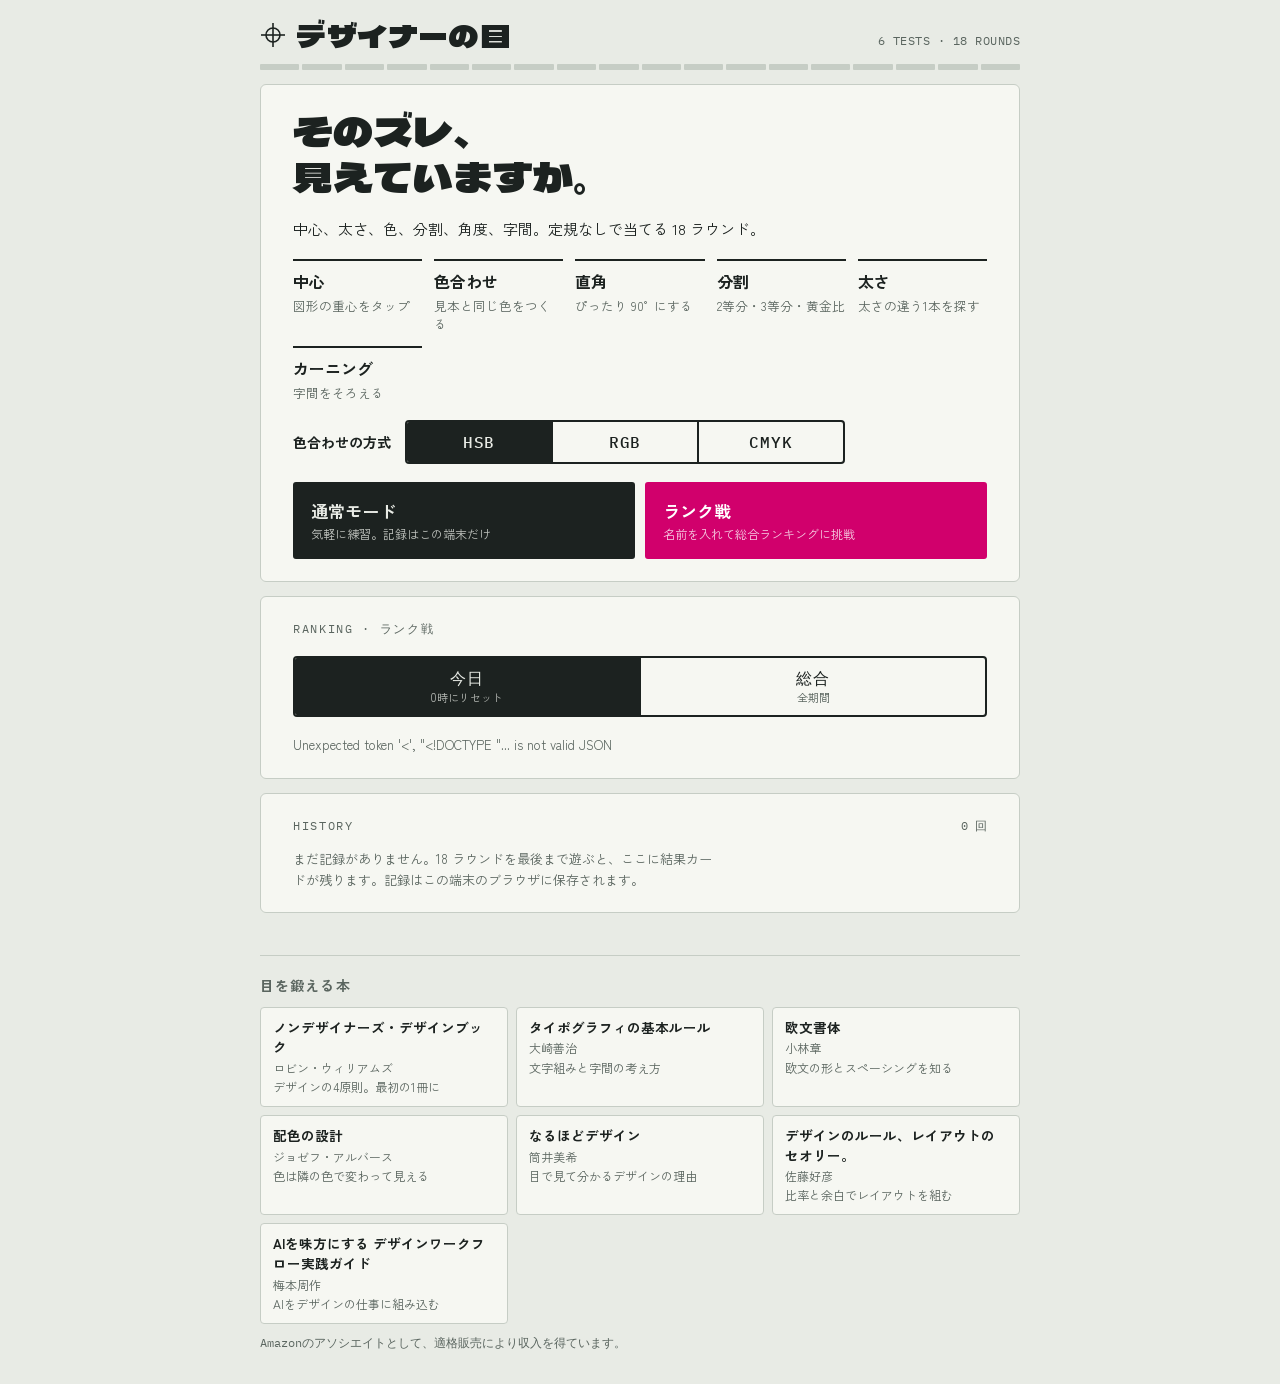
==== eye/index.html @ f0f8e0c9 "姉妹ゲームの案内を削除 Co-Authored-By: Claude Opus 5.5 <noreply@anthropic.com> Claude-Session: https://claude.a" ====
<!doctype html>
<html lang="ja">
<head>
<meta charset="utf-8">
<meta name="viewport" content="width=device-width,initial-scale=1,viewport-fit=cover">
<title>デザイナーの目</title>
<meta name="description" content="中心・太さ・色・分割・角度・カーニング。定規なしで当てる18ラウンド。ランク戦で全国のデザイナーと勝負。">
<meta property="og:title" content="デザイナーの目">
<meta property="og:description" content="定規なしで中心・太さ・色・分割・角度・カーニングを当てる18ラウンド。ランク戦で順位を競おう。">
<meta property="og:type" content="website">
<meta property="og:url" content="https://designers-game.vercel.app/eye/">
<meta property="og:image" content="https://designers-game.vercel.app/eye/og.png">
<meta name="twitter:card" content="summary_large_image">
<meta name="theme-color" content="#2d5a4b">
<link rel="icon" href="data:image/svg+xml,%3Csvg xmlns='http://www.w3.org/2000/svg' viewBox='0 0 26 26'%3E%3Crect width='26' height='26' fill='%232d5a4b'/%3E%3Cg stroke='%23f3f6f0' stroke-width='1.8' fill='none'%3E%3Ccircle cx='13' cy='13' r='7'/%3E%3Cline x1='13' y1='2' x2='13' y2='24'/%3E%3Cline x1='2' y1='13' x2='24' y2='13'/%3E%3C/g%3E%3C/svg%3E">
<style>:root{color-scheme:light;padding-top:env(safe-area-inset-top,0px);padding-bottom:env(safe-area-inset-bottom,0px)}body{margin:0}img{max-width:100%}</style>
<link rel="preconnect" href="https://fonts.googleapis.com">
<link rel="stylesheet" href="https://fonts.googleapis.com/css2?family=Dela+Gothic+One&family=Zen+Kaku+Gothic+New:wght@400;500;700&family=IBM+Plex+Mono:wght@400;500&family=Cormorant+Garamond:wght@700&display=swap">
<style>
/* Layout: one narrow column; a green cutting mat is the stage, CMYK process inks mark answers (magenta) and your marks (yellow). */
:root{
  --paper:#e8ebe5; --surface:#f6f7f2; --ink:#1c2220; --muted:#5a655f; --rule:#c6cdc5;
  --mat:#2d5a4b; --mat-line:#3c6c5c; --mat-major:#4d7f6e; --chalk:#f3f6f0;
  --magenta:#d1006c; --yellow:#f2c200; --sheet:#ffffff; --type:#111111; --pink:#ff8cc4;
  --f-display:"Dela Gothic One","Hiragino Sans","Yu Gothic",sans-serif;
  --f-body:"Zen Kaku Gothic New","Hiragino Sans","Yu Gothic",system-ui,sans-serif;
  --f-mono:"IBM Plex Mono",ui-monospace,Menlo,monospace;
}
@media (prefers-color-scheme: dark){:root:not([data-theme="light"]){
  --paper:#111514; --surface:#191f1d; --ink:#e7ebe6; --muted:#94a199; --rule:#2a3330;
  --mat:#1c3a30; --mat-line:#26483c; --mat-major:#335a4c; --chalk:#eef2ec;
  --magenta:#ff4aa0; --yellow:#ffd43c; --sheet:#0c0d0d; --type:#f4f4f2; --pink:#ff8cc4; color-scheme:dark}}
:root[data-theme="dark"]{
  --paper:#111514; --surface:#191f1d; --ink:#e7ebe6; --muted:#94a199; --rule:#2a3330;
  --mat:#1c3a30; --mat-line:#26483c; --mat-major:#335a4c; --chalk:#eef2ec;
  --magenta:#ff4aa0; --yellow:#ffd43c; --sheet:#0c0d0d; --type:#f4f4f2; --pink:#ff8cc4; color-scheme:dark}

html{-webkit-text-size-adjust:100%}
body{background:var(--paper);color:var(--ink);font-family:var(--f-body);font-size:15px;line-height:1.6;padding-inline:16px;padding-block:20px 32px;box-sizing:border-box}
*{box-sizing:border-box}
[hidden]{display:none!important}
.app{max-width:760px;margin:0 auto;display:flex;flex-direction:column;gap:14px}

header{display:flex;align-items:flex-end;justify-content:space-between;gap:12px;flex-wrap:wrap}
.mark{display:flex;align-items:center;gap:10px}
.reg{width:26px;height:26px;flex:none}
.reg circle,.reg line{stroke:var(--ink);fill:none;stroke-width:1.6}
h1{font-family:var(--f-display);font-weight:400;font-size:clamp(22px,5vw,30px);line-height:1;margin:0;letter-spacing:.02em}
.meta{font-family:var(--f-mono);font-size:12px;color:var(--muted);display:flex;gap:14px;font-variant-numeric:tabular-nums;letter-spacing:.04em}
.meta b{color:var(--ink);font-weight:500}

.ticks{display:grid;grid-template-columns:repeat(18,1fr);gap:3px}
.ticks i{height:6px;background:var(--rule);border-radius:1px;transition:background .3s}
.ticks i.now{background:var(--ink)}

.brief{display:flex;align-items:baseline;gap:12px;flex-wrap:wrap;min-height:28px}
.tag{font-family:var(--f-mono);font-size:11px;letter-spacing:.12em;text-transform:uppercase;padding:2px 8px;border:1px solid var(--ink);border-radius:2px}
.prompt{font-weight:700;font-size:17px;text-wrap:balance}

.matwrap{position:relative;border-radius:6px;overflow:hidden;background:var(--mat)}
svg#stage{display:block;width:100%;height:auto;touch-action:none;-webkit-touch-callout:none;user-select:none;-webkit-user-select:none;cursor:crosshair}
svg#stage:focus-visible{outline:3px solid var(--yellow);outline-offset:-3px}
.m-minor{stroke:var(--mat-line);stroke-width:1}
.m-major{stroke:var(--mat-major);stroke-width:1.2}
.m-num{fill:var(--mat-major);font:500 9px var(--f-mono)}
.shape{fill:none;stroke:var(--chalk);stroke-width:2.5;stroke-linejoin:round;stroke-linecap:round}
.shape-fill{fill:color-mix(in srgb,var(--chalk) 10%,transparent)}
.solid{fill:var(--chalk);stroke:none}
.glyph{fill:var(--chalk)}
.ghost{fill:none;stroke:var(--magenta);stroke-width:1.6}
.you{stroke:var(--yellow);stroke-width:2.5;fill:none;stroke-linecap:round}
.you-fill{fill:var(--yellow)}
.you-soft{fill:var(--yellow);opacity:.38}
.chalk-soft{fill:var(--chalk);opacity:.16}
.ans{stroke:var(--magenta);stroke-width:2.5;fill:none;stroke-linecap:round}
.ans-fill{fill:var(--magenta)}
.guide{stroke:var(--magenta);stroke-width:1.2;stroke-dasharray:5 5;fill:none;opacity:.9}
.bbox{stroke:var(--chalk);stroke-width:1;stroke-dasharray:3 4;fill:none;opacity:.6}
.lbl{font:500 12px var(--f-mono);fill:var(--chalk)}
.lbl-y{font:500 13px var(--f-mono);fill:var(--yellow)}
.lbl-m{font:600 13px var(--f-mono);fill:var(--pink)}
.paper .lbl-m{fill:var(--magenta)}
.halo{paint-order:stroke;stroke:var(--mat);stroke-width:5px;stroke-linejoin:round}
.cap{font:700 13px var(--f-body);fill:var(--chalk);letter-spacing:.08em}

.timer{display:grid;grid-template-columns:1fr 4.5em;gap:12px;align-items:center;font-family:var(--f-mono);font-variant-numeric:tabular-nums}
.tbar{height:8px;background:var(--rule);border-radius:4px;overflow:hidden}
.tbar i{display:block;height:100%;background:var(--ink);transform-origin:left;width:100%}
.timer span{text-align:right;font-size:15px;font-weight:500}
.timer.low .tbar i{background:var(--magenta)}
.timer.low span{color:var(--magenta);animation:pulse .5s ease-in-out infinite alternate}
@keyframes pulse{to{opacity:.35}}
.matwrap.low{box-shadow:0 0 0 3px var(--magenta)}
.matwrap.paper{background:var(--sheet);border:1px solid var(--rule)}
.paper svg#stage{cursor:ew-resize;touch-action:pan-y}
.tap svg#stage{touch-action:pan-y}
.paper .glyph{fill:var(--type)}
.paper .lbl{fill:var(--muted)}
.paper .halo{stroke:var(--sheet)}
.k-move{stroke:var(--type)} .k-fixed{stroke:var(--muted)}

.controls{display:flex;flex-direction:column;gap:10px;min-height:28px}
.sl{display:grid;grid-template-columns:22px 1fr 44px;align-items:center;gap:12px;font-family:var(--f-mono);font-size:13px;font-variant-numeric:tabular-nums}
.sl{padding:2px 8px;border-radius:6px;border:1.5px solid transparent}
.sl.on{border-color:var(--magenta);background:var(--surface)}
.sl span:last-child{text-align:right;color:var(--muted)}
input[type=range]{width:100%;height:28px;-webkit-appearance:none;appearance:none;background:transparent;margin:0}
input[type=range]::-webkit-slider-runnable-track{height:10px;border-radius:5px;background:var(--track,var(--rule))}
input[type=range]::-moz-range-track{height:10px;border-radius:5px;background:var(--track,var(--rule))}
input[type=range]::-webkit-slider-thumb{-webkit-appearance:none;width:22px;height:22px;margin-top:-6px;border-radius:50%;background:var(--surface);border:2px solid var(--ink);box-shadow:0 1px 3px rgba(0,0,0,.25)}
input[type=range]::-moz-range-thumb{width:18px;height:18px;border-radius:50%;background:var(--surface);border:2px solid var(--ink)}
input[type=range]:focus-visible{outline:2px solid var(--magenta);outline-offset:2px;border-radius:6px}
.hint{color:var(--muted);font-size:13px;margin:0}
.padrow{display:flex;flex-direction:column;gap:10px;align-items:center}
.dpad{flex:none;width:clamp(190px,60vw,250px);aspect-ratio:1;max-width:100%;touch-action:none;user-select:none;-webkit-user-select:none;cursor:pointer}
.dpad svg{width:100%;height:100%;display:block}
.pc-only{display:none}
@media (hover:hover) and (pointer:fine){
  .dpad{display:none}
  .touch-row{display:none}
  .sl.on{border-color:transparent;background:none}
  .pc-only{display:inline}.touch-only{display:none}
  .matwrap{max-width:max(320px,calc((100vh - 300px) * 1.5));margin-inline:auto;width:100%}
}
.touch-row .dpad{width:clamp(120px,36vw,160px)}
.touch-row.four .dpad{width:clamp(104px,30vw,132px)}
.touch-row.four .hint{display:none}
.touch-row.four .hint{display:none}
.dp-ring{fill:var(--surface);stroke:var(--rule);stroke-width:1.5}
.b0{stop-color:#fbfcf9}.b1{stop-color:#c9d2cb}.b2{stop-color:#7f8f86}
.dp-dots circle{fill:#2d5a4b;opacity:.28}
.dp-shine{fill:#fff;opacity:.55}
.dpad.on .dp-ring{stroke:var(--magenta);stroke-width:2.5}
.padside{display:flex;flex-wrap:wrap;justify-content:center;gap:8px;min-width:0;width:100%;text-align:center}
.padside .hint{flex-basis:100%;max-width:34em;margin-inline:auto}
.padside .pad{display:inline-block}
.padside > button + button{margin-top:0}
button.pad{min-height:46px;padding:8px 12px;background:var(--surface);color:var(--ink);border:1.5px solid var(--rule);font:500 15px var(--f-body);letter-spacing:0}
button.pad.sw{border-color:var(--ink)}
button,.btn{touch-action:manipulation;-webkit-tap-highlight-color:transparent}
@media (pointer:coarse){
  input[type=range]{height:36px}
  input[type=range]::-webkit-slider-runnable-track{height:10px;border-radius:5px}
  input[type=range]::-webkit-slider-thumb{width:26px;height:26px;margin-top:-8px}
  input[type=range]::-moz-range-thumb{width:24px;height:24px}
}
@media (max-width:640px){
  body{padding-bottom:calc(96px + env(safe-area-inset-bottom,0px))}
  .bar{position:fixed;left:0;right:0;bottom:0;z-index:5;background:var(--paper);border-top:1px solid var(--rule);padding:10px 16px calc(10px + env(safe-area-inset-bottom,0px));flex-wrap:nowrap}
  .bar .actions{flex-wrap:nowrap;margin-left:auto}
  .bar .big{font-size:34px}
  .bar .detail{font-size:11px}
  #act{min-width:116px;min-height:52px}
  #back{padding:12px 12px;font-size:13px}
  .prompt{font-size:16px}
  .timer span{font-size:14px}
}

.bar{display:flex;align-items:center;justify-content:space-between;gap:12px;flex-wrap:wrap}
.result{display:flex;align-items:baseline;gap:12px;min-width:0}
.big{font-family:var(--f-display);font-size:44px;line-height:1;font-variant-numeric:tabular-nums}
.verdict{font-weight:700}
.detail{font-family:var(--f-mono);font-size:12px;color:var(--muted)}
button{font:700 15px var(--f-body);padding:12px 24px;border-radius:3px;border:2px solid var(--ink);background:var(--ink);color:var(--paper);cursor:pointer;letter-spacing:.06em;transition:transform .08s}
button:active,.btn:active{transform:translateY(1px)}
.btn{display:inline-block;font:700 15px var(--f-body);padding:10px 22px;border-radius:3px;border:2px solid var(--ink);text-decoration:none;letter-spacing:.06em}
.btn.ghost{background:transparent;color:var(--ink)}
.btn:focus-visible{outline:3px solid var(--magenta);outline-offset:2px}
#hist{gap:14px}
.hhead{display:flex;justify-content:space-between;align-items:baseline;gap:10px}
.spark{width:100%;height:auto;display:block}
.sp-grid{stroke:var(--rule);stroke-width:1}
.sp-line{fill:none;stroke:var(--magenta);stroke-width:2;stroke-linejoin:round}
.sp-dot{fill:var(--magenta)} .sp-last{fill:var(--surface);stroke:var(--magenta);stroke-width:2.5}
.thumbs{display:grid;grid-template-columns:repeat(auto-fill,minmax(128px,1fr));gap:12px 10px}
.thumb{display:flex;flex-direction:column;gap:6px;padding:0;background:none;border:none;color:var(--ink);text-align:left;font:400 13px var(--f-body);letter-spacing:0;cursor:pointer}
.thumb img{width:100%;aspect-ratio:1200/630;border-radius:4px;background:var(--mat);display:block}
.thumb b{font-family:var(--f-display);font-weight:400;font-size:18px}
.thumb small{color:var(--muted);font-family:var(--f-mono);font-size:11px}
.thumb:focus-visible{outline:3px solid var(--magenta);outline-offset:2px}
.viewer{position:fixed;inset:0;z-index:20;background:rgba(10,14,12,.72);display:flex;align-items:center;justify-content:center;padding:16px}
.vbox{background:var(--surface);border-radius:8px;padding:14px;width:min(760px,100%);display:flex;flex-direction:column;gap:12px}
.vbox img{width:100%;border-radius:4px;display:block}
.xpost{display:block;text-align:center;padding:14px 16px;font-size:16px;background:var(--ink);color:var(--paper)}
.subrow{display:grid;grid-template-columns:1fr 1fr;gap:10px}
.subrow button{padding:12px 6px;font-size:14px;letter-spacing:0;white-space:nowrap}
.steps{list-style:none;margin:0;padding:0;display:grid;grid-template-columns:repeat(3,1fr);gap:10px}
.steps li{display:flex;flex-direction:column;gap:6px;min-width:0}
.steps .sn{font:500 12px var(--f-mono);color:var(--muted);letter-spacing:.1em}
.steps button,.steps .btn{width:100%;text-align:center;padding:12px 4px;font-size:clamp(12.5px,3.4vw,14px);letter-spacing:0;white-space:nowrap;min-height:48px;flex:1;display:flex;align-items:center;justify-content:center}
.steps .btn{background:var(--ink);color:var(--paper)}
.share img{width:100%;max-width:100%;aspect-ratio:1200/630;border-radius:4px;background:var(--mat);display:block}
button:disabled{opacity:.35;cursor:not-allowed}
button.ghost{background:transparent;color:var(--ink)}
button:focus-visible{outline:3px solid var(--magenta);outline-offset:2px}

.panel{background:var(--surface);border:1px solid var(--rule);border-radius:6px;padding:22px clamp(16px,4vw,32px);display:flex;flex-direction:column;gap:18px}
.cpick{display:flex;align-items:center;gap:14px;flex-wrap:wrap}
.cpl{font-weight:700;font-size:14px}
.seg{display:flex;width:100%;max-width:440px;border:2px solid var(--ink);border-radius:4px;overflow:hidden}
.segb{display:flex;flex-direction:column;align-items:center;gap:0;padding:10px 12px;border:0;border-radius:0;background:transparent;color:var(--ink);font:400 13px var(--f-body);letter-spacing:0;flex:1;min-width:0;text-align:center}
.segb + .segb{border-left:2px solid var(--ink)}
.segb b{font:500 16px var(--f-mono);letter-spacing:.06em}
.segb small{font-size:11px;color:var(--muted);line-height:1.35}
.segb[aria-pressed="true"]{background:var(--ink);color:var(--paper)}
.segb[aria-pressed="true"] small{color:var(--paper);opacity:.75}
.books{margin-top:28px;padding-top:18px;border-top:1px solid var(--rule);display:flex;flex-direction:column;gap:10px}
.rec{display:flex;flex-direction:column;gap:8px}
.rec ul{list-style:none;margin:0;padding:0;display:grid;grid-template-columns:repeat(auto-fill,minmax(220px,1fr));gap:8px}
.rec a{display:flex;flex-direction:column;gap:1px;padding:10px 12px;border:1.5px solid var(--magenta);border-radius:4px;background:var(--paper);color:var(--ink);text-decoration:none}
.rec a:focus-visible{outline:3px solid var(--magenta);outline-offset:2px}
.rec b{font-size:14px;line-height:1.45}.rec span,.rec small{font-size:12px;color:var(--muted);line-height:1.5}
.books h2{font-size:14px;margin:0;letter-spacing:.08em;color:var(--muted)}
.books ul{list-style:none;margin:0;padding:0;display:grid;grid-template-columns:repeat(auto-fill,minmax(220px,1fr));gap:8px}
.books a{display:flex;flex-direction:column;gap:1px;padding:10px 12px;border:1px solid var(--rule);border-radius:4px;background:var(--surface);color:var(--ink);text-decoration:none;min-height:100%}
.books a:hover{border-color:var(--ink)}
.books a:focus-visible{outline:3px solid var(--magenta);outline-offset:2px}
.books b{font-size:13.5px;line-height:1.45}
.books span{font-size:12px;color:var(--muted)}
.books small{font-size:12px;color:var(--muted);line-height:1.5}
.books .note{font-size:11.5px;color:var(--muted);margin:0}
@media (max-width:640px){.books{margin-bottom:8px}}
.panel h2{font-family:var(--f-display);font-weight:400;font-size:clamp(26px,6vw,40px);line-height:1.15;margin:0;text-wrap:balance}
.panel p{margin:0;max-width:60ch}
.modes{display:grid;grid-template-columns:repeat(auto-fit,minmax(128px,1fr));gap:12px}
.mode{border-top:2px solid var(--ink);padding-top:8px;display:flex;flex-direction:column;gap:2px}
.mode b{font-size:16px}
.mode small{color:var(--muted);font-size:12.5px;line-height:1.5}
.mode code{font-family:var(--f-mono);font-size:11px;color:var(--magenta)}
.rank{font-family:var(--f-mono);font-size:12px;letter-spacing:.14em;color:var(--muted);text-transform:uppercase}
.rows{display:flex;flex-direction:column;gap:8px}
.row{display:grid;grid-template-columns:5.5em 1fr 3em;gap:12px;align-items:center;font-variant-numeric:tabular-nums}
.row .track{height:12px;background:var(--rule);border-radius:2px;overflow:hidden}
.row .fill{height:100%;background:var(--magenta)}
.row span:last-child{font-family:var(--f-mono);text-align:right}
.actions{display:flex;gap:10px;flex-wrap:wrap;align-items:center}
.note{font-family:var(--f-mono);font-size:12px;color:var(--muted)}

#main{display:flex;flex-direction:column;gap:14px}
.playmodes{display:grid;grid-template-columns:1fr 1fr;gap:10px}
.pm{display:flex;flex-direction:column;align-items:flex-start;gap:2px;text-align:left;padding:14px 16px;letter-spacing:0;min-width:0}
.pm b{font-size:17px}
.pm small{font:400 12px var(--f-body);opacity:.8;line-height:1.45}
.pm.ranked{background:var(--magenta);border-color:var(--magenta);color:#fff}
@media (max-width:420px){.playmodes{grid-template-columns:1fr}}
.rk-tag{color:var(--magenta)!important;font-weight:500}
.rklist{list-style:none;margin:0;padding:0;display:flex;flex-direction:column}
.rklist li{display:grid;grid-template-columns:2.6em 1fr auto;align-items:center;gap:10px;padding:8px 4px;border-bottom:1px solid var(--rule);font-variant-numeric:tabular-nums}
.rklist li:nth-child(-n+3) .rk-n{color:var(--magenta)}
.rklist li.me{background:color-mix(in srgb,var(--yellow) 22%,transparent)}
.rk-n{font:400 18px var(--f-display);text-align:right}
.rk-name{font-weight:700;min-width:0;overflow:hidden;text-overflow:ellipsis;white-space:nowrap}
.kind{max-width:none}
.handle span[hidden]+input{padding-left:14px}
.rk-who{display:flex;align-items:baseline;gap:10px;min-width:0;line-height:1.3}
.rk-who > a,.rk-who > .rk-name{min-width:0;overflow:hidden;text-overflow:ellipsis;white-space:nowrap}
.rk-title{flex:none;font:700 17px var(--f-body);letter-spacing:.08em;color:var(--muted);line-height:1.2}
.rklist li.top .rk-n{width:2.1em;height:2.1em;display:grid;place-items:center;border-radius:50%;font-size:15px;margin-left:auto;color:#2a2008!important;box-shadow:inset 0 0 0 2px rgba(0,0,0,.15)}
.rklist li.top1 .rk-n{background:linear-gradient(135deg,#fff3b0,#e2b53a 50%,#9a6f12)}
.rklist li.top2 .rk-n{background:linear-gradient(135deg,#ffffff,#c3cad2 50%,#6f7a86)}
.rklist li.top3 .rk-n{background:linear-gradient(135deg,#ffd9b5,#c47a3d 50%,#7a431b)}
.rklist li.top1 .rk-title{color:#8a6410}.rklist li.top2 .rk-title{color:#5d6670}.rklist li.top3 .rk-title{color:#8a4a1c}
.metal-text{background:linear-gradient(160deg,var(--m1),var(--m2) 55%,var(--m1));-webkit-background-clip:text;background-clip:text;color:transparent;font-family:var(--f-body);font-weight:700;font-size:1.5em;letter-spacing:.06em;filter:drop-shadow(0 1px 0 rgba(255,255,255,.6)) drop-shadow(0 3px 3px rgba(0,0,0,.3))}
.earned{display:flex;align-items:center;gap:16px;padding:16px 18px;border-radius:8px;background:var(--mat);color:#f3f6f0;border:3px solid var(--m1)}
.earned-medal{flex:none;width:72px;height:72px;border-radius:50%;display:grid;place-items:center;font:400 38px var(--f-display);color:#2a2008;background:linear-gradient(135deg,var(--m0),var(--m1) 50%,var(--m2));box-shadow:0 4px 10px rgba(0,0,0,.35),inset 0 0 0 4px rgba(255,255,255,.35)}
.earned small{display:block;font-size:12px;font-weight:700;letter-spacing:.12em;opacity:.85}
.earned-jp{display:block;font:700 clamp(38px,10vw,52px)/1.15 var(--f-body);letter-spacing:.08em;background:linear-gradient(135deg,var(--m0),var(--m1) 45%,var(--m0) 55%,var(--m2));-webkit-background-clip:text;background-clip:text;color:transparent}
.earned-en{display:block;font:500 12px var(--f-mono);letter-spacing:.2em;opacity:.8}
.rk-earned{display:inline-block;margin-top:2px;padding:4px 12px;border-radius:99px;font-weight:700;color:#2a2008;background:linear-gradient(135deg,#fff3b0,#e2b53a 50%,#9a6f12)}
.rklist a{color:var(--ink);text-decoration:none;font-weight:700;min-width:0;overflow:hidden;text-overflow:ellipsis;white-space:nowrap}
.rk-s{font:500 16px var(--f-mono)}
#rkMore{margin-top:12px;width:100%}
.linkbtn{background:none;border:0;padding:0 0 0 6px;color:var(--muted);text-decoration:underline;font:inherit;letter-spacing:0;cursor:pointer}
.rkform{display:flex;flex-direction:column;gap:10px}
.handle{display:flex;align-items:center;border:2px solid var(--ink);border-radius:4px;background:var(--paper)}
.handle span{padding:0 4px 0 12px;font:500 18px var(--f-mono);color:var(--muted)}
.handle input{flex:1;min-width:0;border:0;background:transparent;color:var(--ink);font:500 18px var(--f-mono);padding:12px 12px 12px 0;outline:none}
.handle:focus-within{outline:3px solid var(--magenta);outline-offset:2px}
.agree{display:flex;gap:10px;align-items:flex-start;font-size:14px;line-height:1.5}
.agree input{width:20px;height:20px;margin:1px 0 0;flex:none;accent-color:var(--magenta)}
.rk-err{color:var(--magenta);font-weight:700;margin:0;min-height:1em}
.rk-big{display:flex;align-items:baseline;gap:8px}
.rk-big span:last-child{font-weight:700}
.rk-two{display:flex;gap:28px;flex-wrap:wrap}
.rk-two small{font-size:12px;color:var(--muted);font-weight:700;letter-spacing:.1em}
.rktabs{max-width:none}
@media (prefers-reduced-motion: reduce){*{transition:none!important;animation:none!important}}
</style>
</head>
<body>


<div class="app">
  <header>
    <div class="mark">
      <svg class="reg" viewBox="0 0 26 26" aria-hidden="true"><circle cx="13" cy="13" r="7"/><line x1="13" y1="1" x2="13" y2="25"/><line x1="1" y1="13" x2="25" y2="13"/></svg>
      <h1>デザイナーの目</h1>
    </div>
    <div class="meta" id="meta"></div>
  </header>
  <div class="ticks" id="ticks"></div>
  <main id="main"></main>
  <footer class="books" aria-labelledby="booksH">
    <h2 id="booksH">目を鍛える本</h2>
    <ul><li><a href="https://www.amazon.co.jp/s?k=%E3%83%8E%E3%83%B3%E3%83%87%E3%82%B6%E3%82%A4%E3%83%8A%E3%83%BC%E3%82%BA%E3%83%BB%E3%83%87%E3%82%B6%E3%82%A4%E3%83%B3%E3%83%96%E3%83%83%E3%82%AF%20%E3%83%AD%E3%83%93%E3%83%B3%E3%83%BB%E3%82%A6%E3%82%A3%E3%83%AA%E3%82%A2%E3%83%A0%E3%82%BA&amp;tag=timing-22" target="_blank" rel="sponsored noopener"><b>ノンデザイナーズ・デザインブック</b><span>ロビン・ウィリアムズ</span><small>デザインの4原則。最初の1冊に</small></a></li><li><a href="https://www.amazon.co.jp/s?k=%E3%82%BF%E3%82%A4%E3%83%9D%E3%82%B0%E3%83%A9%E3%83%95%E3%82%A3%E3%81%AE%E5%9F%BA%E6%9C%AC%E3%83%AB%E3%83%BC%E3%83%AB%20%E5%A4%A7%E5%B4%8E%E5%96%84%E6%B2%BB&amp;tag=timing-22" target="_blank" rel="sponsored noopener"><b>タイポグラフィの基本ルール</b><span>大崎善治</span><small>文字組みと字間の考え方</small></a></li><li><a href="https://www.amazon.co.jp/s?k=%E6%AC%A7%E6%96%87%E6%9B%B8%E4%BD%93%20%E5%B0%8F%E6%9E%97%E7%AB%A0&amp;tag=timing-22" target="_blank" rel="sponsored noopener"><b>欧文書体</b><span>小林章</span><small>欧文の形とスペーシングを知る</small></a></li><li><a href="https://www.amazon.co.jp/s?k=%E9%85%8D%E8%89%B2%E3%81%AE%E8%A8%AD%E8%A8%88%20%E3%82%B8%E3%83%A7%E3%82%BC%E3%83%95%E3%83%BB%E3%82%A2%E3%83%AB%E3%83%90%E3%83%BC%E3%82%B9&amp;tag=timing-22" target="_blank" rel="sponsored noopener"><b>配色の設計</b><span>ジョゼフ・アルバース</span><small>色は隣の色で変わって見える</small></a></li><li><a href="https://www.amazon.co.jp/s?k=%E3%81%AA%E3%82%8B%E3%81%BB%E3%81%A9%E3%83%87%E3%82%B6%E3%82%A4%E3%83%B3%20%E7%AD%92%E4%BA%95%E7%BE%8E%E5%B8%8C&amp;tag=timing-22" target="_blank" rel="sponsored noopener"><b>なるほどデザイン</b><span>筒井美希</span><small>目で見て分かるデザインの理由</small></a></li><li><a href="https://www.amazon.co.jp/s?k=%E3%83%87%E3%82%B6%E3%82%A4%E3%83%B3%E3%81%AE%E3%83%AB%E3%83%BC%E3%83%AB%E3%80%81%E3%83%AC%E3%82%A4%E3%82%A2%E3%82%A6%E3%83%88%E3%81%AE%E3%82%BB%E3%82%AA%E3%83%AA%E3%83%BC%E3%80%82%20%E4%BD%90%E8%97%A4%E5%A5%BD%E5%BD%A6&amp;tag=timing-22" target="_blank" rel="sponsored noopener"><b>デザインのルール、レイアウトのセオリー。</b><span>佐藤好彦</span><small>比率と余白でレイアウトを組む</small></a></li><li><a href="https://www.amazon.co.jp/s?k=AI%E3%82%92%E5%91%B3%E6%96%B9%E3%81%AB%E3%81%99%E3%82%8B%20%E3%83%87%E3%82%B6%E3%82%A4%E3%83%B3%E3%83%AF%E3%83%BC%E3%82%AF%E3%83%95%E3%83%AD%E3%83%BC%E5%AE%9F%E8%B7%B5%E3%82%AC%E3%82%A4%E3%83%89%20%E6%A2%85%E6%9C%AC%E5%91%A8%E4%BD%9C&amp;tag=timing-22" target="_blank" rel="sponsored noopener"><b>AIを味方にする デザインワークフロー実践ガイド</b><span>梅本周作</span><small>AIをデザインの仕事に組み込む</small></a></li></ul>
    <p class="note">Amazonのアソシエイトとして、適格販売により収入を得ています。</p>
  </footer>
</div>

<script>
const MODES={
  center:{name:"中心",en:"Center",limit:12},
  color:{name:"色合わせ",en:"Color",limit:30},
  angle:{name:"直角",en:"Angle",limit:12},
  divide:{name:"分割",en:"Divide",limit:15},
  weight:{name:"太さ",en:"Weight",limit:10},
  kern:{name:"カーニング",en:"Kerning",limit:30}
};
const ORDER=["center","weight","color","divide","angle","kern"];
const ROUNDS=18, PHI=0.6180339887, GA=137.5078;
let S={phase:"intro",seed:0,round:0,scores:[],user:null,hsb:null,left:null,sel:1};
let P=null;

function rng(seed){let a=seed>>>0;return()=>{a|=0;a=a+0x6D2B79F5|0;let t=Math.imul(a^a>>>15,1|a);t=t+Math.imul(t^t>>>7,61|t)^t;return((t^t>>>14)>>>0)/4294967296}}
const lerp=(r,a,b)=>a+(b-a)*r();
const pick=(r,arr)=>arr[Math.floor(r()*arr.length)];
const shuffle=(r,arr)=>{arr=[...arr];for(let i=arr.length-1;i>0;i--){const j=Math.floor(r()*(i+1));[arr[i],arr[j]]=[arr[j],arr[i]]}return arr};
const clamp=(v,a,b)=>Math.max(a,Math.min(b,v));
const nearest=(u,c)=>Math.abs(u-c[0])<Math.abs(u-c[1])?c[0]:c[1];
const $=id=>document.getElementById(id);
const fmt=(n,d=1)=>Number(n).toFixed(d);
const rad=d=>d*Math.PI/180, deg=r=>r*180/Math.PI;
const angDiff=(a,b)=>((a-b)%360+540)%360-180;
let best=null; try{best=JSON.parse(localStorage.getItem("de-best-v3"))}catch(e){}

const CV=document.createElement("canvas"), CX=CV.getContext("2d",{willReadFrequently:true});
const fontsReady=(async()=>{try{await Promise.race([Promise.all([
  document.fonts.load('700 100px "Cormorant Garamond"',"AVOWKLY"),
  document.fonts.load('700 100px "Zen Kaku Gothic New"',"カフェハートストアデザインメニューロゴタイプアトリエ")]),
  new Promise(r=>setTimeout(r,2500))])}catch(e){}})();

/* ---------- color math ---------- */
function hsv2rgb(h,s,v){s/=100;v/=100;const f=n=>{const k=(n+h/60)%6;return v-v*s*Math.max(0,Math.min(k,4-k,1))};return[f(5),f(3),f(1)].map(x=>Math.round(x*255))}
function rgb2lab([r,g,b]){
  const l=c=>{c/=255;return c>.04045?Math.pow((c+.055)/1.055,2.4):c/12.92};
  r=l(r);g=l(g);b=l(b);
  let x=(r*.4124+g*.3576+b*.1805)/.95047,y=r*.2126+g*.7152+b*.0722,z=(r*.0193+g*.1192+b*.9505)/1.08883;
  const f=t=>t>.008856?Math.cbrt(t):7.787*t+16/116;
  x=f(x);y=f(y);z=f(z);return[116*y-16,500*(x-y),200*(y-z)];
}
const css=([r,g,b])=>`rgb(${r},${g},${b})`;
function rgb2hsv([r,g,b]){r/=255;g/=255;b/=255;const mx=Math.max(r,g,b),mn=Math.min(r,g,b),d=mx-mn;let h=0;
  if(d){h=mx===r?((g-b)/d)%6:mx===g?(b-r)/d+2:(r-g)/d+4;h*=60;if(h<0)h+=360}return[Math.round(h)%360,Math.round(mx?d/mx*100:0),Math.round(mx*100)]}
const cmyk2rgb=([c,m,y,k])=>[c,m,y].map(v=>Math.round(255*(1-v/100)*(1-k/100)));
function rgb2cmyk([r,g,b]){r/=255;g/=255;b/=255;const k=1-Math.max(r,g,b);if(k>=1)return[0,0,0,100];
  return[(1-r-k)/(1-k),(1-g-k)/(1-k),(1-b-k)/(1-k),k].map(v=>Math.round(v*100))}
const CMODELS={
  hsb:{name:"HSB",sub:"色相・彩度・明るさ",keys:["H","S","B"],max:[360,100,100],toRGB:v=>hsv2rgb(...v),fromRGB:rgb2hsv},
  rgb:{name:"RGB",sub:"画面の光の3色",keys:["R","G","B"],max:[255,255,255],toRGB:v=>v.map(x=>Math.round(x)),fromRGB:v=>[...v]},
  cmyk:{name:"CMYK",sub:"印刷のインク",keys:["C","M","Y","K"],max:[100,100,100,100],toRGB:cmyk2rgb,fromRGB:rgb2cmyk}
};
let CMODE="hsb";try{const m=localStorage.getItem("de-cmode");if(CMODELS[m])CMODE=m}catch(e){}
const CM=()=>CMODELS[S.cmode]||CMODELS[CMODE];
const fmtCol=(M,v)=>M.keys.map((k,i)=>k+v[i]).join(" ");

/* ---------- center: shapes (local box about -50..50) ---------- */
const circ=(cx,cy,r)=>`M${cx-r},${cy} a${r},${r} 0 1,0 ${2*r},0 a${r},${r} 0 1,0 ${-2*r},0Z`;
const ngon=(n,r0,r1,rot=0)=>{let s="";for(let i=0;i<n*(r1?2:1);i++){const a=rad(rot-90+i*360/(n*(r1?2:1))),r=r1&&i%2?r1:r0;s+=(i?"L":"M")+fmt(r*Math.cos(a),2)+","+fmt(r*Math.sin(a),2)}return s+"Z"};
const SHAPES={
  0:[
    {id:"circle",name:"円",d:()=>circ(0,0,50)},
    {id:"ellipse",name:"楕円",d:r=>{const ry=lerp(r,22,34);return`M-50,0 a50,${ry} 0 1,0 100,0 a50,${ry} 0 1,0 -100,0Z`}},
    {id:"poly",name:"正多角形",d:r=>ngon(Math.floor(lerp(r,5,9)),50)},
  ],
  1:[
    {id:"star",name:"星形",d:r=>ngon(Math.floor(lerp(r,5,8)),50,lerp(r,20,28))},
    {id:"irr",name:"多角形",d:r=>{const n=Math.floor(lerp(r,5,8));let s="";for(let i=0;i<n;i++){const a=rad(i*360/n+lerp(r,-14,14)),R=lerp(r,26,52);s+=(i?"L":"M")+fmt(R*Math.cos(a),2)+","+fmt(R*Math.sin(a),2)}return s+"Z"}},
    {id:"L",name:"L字",d:r=>{const t=lerp(r,20,34);return`M-45,-45 L${-45+t},-45 L${-45+t},${45-t} L45,${45-t} L45,45 L-45,45Z`}},
    {id:"tri",name:"三角形",d:r=>`M${fmt(lerp(r,-50,50))},-45 L50,40 L-50,40Z`},
  ],
  2:[
    {id:"heart",name:"ハート",d:()=>"M0,40 C-42,14 -50,-8 -50,-20 C-50,-40 -30,-48 -16,-42 C-8,-38 -3,-32 0,-26 C3,-32 8,-38 16,-42 C30,-48 50,-40 50,-20 C50,-8 42,14 0,40Z"},
    {id:"drop",name:"しずく",d:()=>"M0,-52 C14,-28 38,-6 38,16 C38,38 21,50 0,50 C-21,50 -38,38 -38,16 C-38,-6 -14,-28 0,-52Z"},
    {id:"bubble",name:"吹き出し",d:()=>"M-50,-28 Q-50,-44 -34,-44 L34,-44 Q50,-44 50,-28 L50,8 Q50,24 34,24 L-6,24 L-32,48 L-24,24 L-34,24 Q-50,24 -50,8Z"},
    {id:"house",name:"家",d:()=>"M0,-48 L50,-4 L36,-4 L36,46 L-36,46 L-36,-4 L-50,-4Z M20,-34 L20,-48 L32,-48 L32,-23Z"},
    {id:"cloud",name:"雲",d:()=>"M-42,22 L40,22 L40,4 L-42,4Z "+circ(-26,4,20)+" "+circ(4,-10,28)+" "+circ(32,8,16)},
    {id:"bolt",name:"稲妻",d:()=>"M12,-50 L-30,8 L-4,8 L-16,50 L30,-12 L4,-12 L20,-50Z"},
    {id:"moon",name:"三日月",d:()=>"M12,-47 A48,48 0 1,0 12,47 A40,48 0 0,1 12,-47Z"},
    {id:"bell",name:"ベル",d:()=>"M0,-46 C22,-46 30,-28 30,-8 L30,16 L42,30 L-42,30 L-30,16 L-30,-8 C-30,-28 -22,-46 0,-46Z "+circ(0,40,9)},
  ]
};
function rasterStats(d,tf){
  CV.width=600;CV.height=400;CX.setTransform(1,0,0,1,0,0);CX.clearRect(0,0,600,400);
  CX.translate(tf.x,tf.y);CX.rotate(rad(tf.r));CX.scale(tf.s,tf.s);CX.fillStyle="#000";CX.fill(new Path2D(d));
  const D=CX.getImageData(0,0,600,400).data;let sx=0,sy=0,sw=0,x0=600,y0=400,x1=0,y1=0;
  for(let y=0;y<400;y++)for(let x=0;x<600;x++){const a=D[(y*600+x)*4+3];if(!a)continue;const w=a/255;sx+=(x+.5)*w;sy+=(y+.5)*w;sw+=w;
    if(a>127){if(x<x0)x0=x;if(x>x1)x1=x;if(y<y0)y0=y;if(y>y1)y1=y}}
  return{c:[sx/sw,sy/sw],bb:[x0,y0,x1+1,y1+1]};
}

/* ---------- golden: six shape kinds ---------- */
const G={
  hsplit:{prompt:"縦線をドラッグして長方形を 1 : 1.618 に分ける",
    init:r=>{const w=lerp(r,380,500),h=lerp(r,150,230);let s=lerp(r,.3,.7);if(Math.abs(s-PHI)<.08||Math.abs(s-1+PHI)<.08)s=.5;return{x0:300-w/2,y0:200-h/2,w,h,start:300-w/2+w*s}},
    apply:(p,q)=>clamp(q.x,p.x0+4,p.x0+p.w-4), step:2,
    truth:(p,u)=>nearest(u,[p.x0+p.w*PHI,p.x0+p.w*(1-PHI)]), err:(p,u,t)=>Math.abs(u-t)/p.w*100,
    ratio:(p,u)=>{const a=u-p.x0,b=p.w-a;return Math.max(a,b)/Math.max(1,Math.min(a,b))},
    draw:(p,u,rev,t)=>`<rect class="shape shape-fill" x="${p.x0}" y="${p.y0}" width="${p.w}" height="${p.h}"/>`+(rev?`<line class="ans" x1="${t}" y1="${p.y0-14}" x2="${t}" y2="${p.y0+p.h+14}"/>`:"")+
      `<line class="you" x1="${u}" y1="${p.y0}" x2="${u}" y2="${p.y0+p.h}"/><rect class="you-fill" x="${u-7}" y="${p.y0+p.h/2-16}" width="14" height="32" rx="3"/>`,
    lpos:(p,u)=>[u,p.y0+p.h+34]},
  vsplit:{prompt:"横線をドラッグして長方形を 1 : 1.618 に分ける",
    init:r=>{const w=lerp(r,150,240),h=lerp(r,290,340);let s=lerp(r,.3,.7);if(Math.abs(s-PHI)<.08||Math.abs(s-1+PHI)<.08)s=.5;return{x0:300-w/2,y0:200-h/2,w,h,start:200-h/2+h*s}},
    apply:(p,q)=>clamp(q.y,p.y0+4,p.y0+p.h-4), step:2,
    truth:(p,u)=>nearest(u,[p.y0+p.h*PHI,p.y0+p.h*(1-PHI)]), err:(p,u,t)=>Math.abs(u-t)/p.h*100,
    ratio:(p,u)=>{const a=u-p.y0,b=p.h-a;return Math.max(a,b)/Math.max(1,Math.min(a,b))},
    draw:(p,u,rev,t)=>`<rect class="shape shape-fill" x="${p.x0}" y="${p.y0}" width="${p.w}" height="${p.h}"/>`+(rev?`<line class="ans" x1="${p.x0-14}" y1="${t}" x2="${p.x0+p.w+14}" y2="${t}"/>`:"")+
      `<line class="you" x1="${p.x0}" y1="${u}" x2="${p.x0+p.w}" y2="${u}"/><rect class="you-fill" x="${p.x0+p.w/2-16}" y="${u-7}" width="32" height="14" rx="3"/>`,
    lpos:(p,u)=>[p.x0+p.w+20,u+5],anchor:"start"},
  segment:{prompt:"点をドラッグして線分を 1 : 1.618 に分ける",
    init:r=>{const a=rad(lerp(r,-35,35)),L=lerp(r,380,480),c=[300,200];let s=lerp(r,.3,.7);if(Math.abs(s-PHI)<.08||Math.abs(s-1+PHI)<.08)s=.5;
      return{a:[c[0]-L/2*Math.cos(a),c[1]-L/2*Math.sin(a)],b:[c[0]+L/2*Math.cos(a),c[1]+L/2*Math.sin(a)],L,start:s}},
    apply:(p,q)=>{const dx=p.b[0]-p.a[0],dy=p.b[1]-p.a[1];return clamp(((q.x-p.a[0])*dx+(q.y-p.a[1])*dy)/(dx*dx+dy*dy),.01,.99)}, step:.004,
    truth:(p,u)=>nearest(u,[PHI,1-PHI]), err:(p,u,t)=>Math.abs(u-t)*100,
    ratio:(p,u)=>Math.max(u,1-u)/Math.min(u,1-u),
    at:(p,u)=>[p.a[0]+(p.b[0]-p.a[0])*u,p.a[1]+(p.b[1]-p.a[1])*u],
    draw(p,u,rev,t){const m=this.at(p,u),n=[-(p.b[1]-p.a[1])/p.L,(p.b[0]-p.a[0])/p.L],tk=(q,l,c)=>`<line class="${c}" x1="${q[0]-n[0]*l}" y1="${q[1]-n[1]*l}" x2="${q[0]+n[0]*l}" y2="${q[1]+n[1]*l}"/>`;
      let s=`<line class="shape" x1="${p.a[0]}" y1="${p.a[1]}" x2="${p.b[0]}" y2="${p.b[1]}"/>`+tk(p.a,12,"shape")+tk(p.b,12,"shape");
      if(rev)s+=tk(this.at(p,t),20,"ans");return s+`<circle class="you-fill" cx="${m[0]}" cy="${m[1]}" r="9"/>`},
    lpos(p,u){const m=this.at(p,u);return[m[0],m[1]+38]}},
  circle:{prompt:"半径をドラッグして円を黄金角 137.5° で分ける",
    init:r=>{const th=lerp(r,0,360),off=pick(r,[1,-1])*lerp(r,70,110);return{c:[300,200],R:lerp(r,130,160),th,start:th+180+off}},
    apply:(p,q)=>deg(Math.atan2(q.y-p.c[1],q.x-p.c[0])), step:.6,
    al:(p,u)=>((u-p.th)%360+360)%360,
    truth(p,u){return p.th+nearest(this.al(p,u),[GA,360-GA])}, err(p,u,t){return Math.abs(angDiff(u,t))/360*100},
    ratio(p,u){const a=this.al(p,u);return Math.max(a,360-a)/Math.max(1,Math.min(a,360-a))},
    draw(p,u,rev,t){const[cx,cy]=p.c,R=p.R,pt=a=>[cx+R*Math.cos(rad(a)),cy+R*Math.sin(rad(a))],a=this.al(p,u),e1=pt(p.th),e2=pt(u);
      const small=a<180,sec=small?`M${cx},${cy} L${e1} A${R},${R} 0 0,1 ${e2}Z`:`M${cx},${cy} L${e2} A${R},${R} 0 0,1 ${e1}Z`;
      let s=`<circle class="shape" cx="${cx}" cy="${cy}" r="${R}"/><path class="chalk-soft" d="${sec}"/><line class="shape" x1="${cx}" y1="${cy}" x2="${e1[0]}" y2="${e1[1]}"/>`;
      if(rev){const e3=pt(t);s+=`<line class="ans" x1="${cx}" y1="${cy}" x2="${e3[0]}" y2="${e3[1]}"/>`}
      return s+`<line class="you" x1="${cx}" y1="${cy}" x2="${e2[0]}" y2="${e2[1]}"/><circle class="you-fill" cx="${e2[0]}" cy="${e2[1]}" r="9"/><circle cx="${cx}" cy="${cy}" r="4" fill="var(--chalk)"/>`},
    lpos(p,u){return[p.c[0]+(p.R+30)*Math.cos(rad(u)),p.c[1]+(p.R+30)*Math.sin(rad(u))+5]},anchor:"middle"},
  grect:{prompt:"上辺をドラッグして黄金長方形（1 : 1.618）にする",
    init:r=>{const w=lerp(r,260,340),yb=310;const h0=w*PHI,h=pick(r,[h0*lerp(r,.55,.8),h0*lerp(r,1.2,1.4)]);return{x0:300-w/2,w,yb,start:yb-h}},
    apply:(p,q)=>clamp(q.y,40,p.yb-20), step:1.5,
    truth:p=>p.yb-p.w*PHI, err:(p,u,t)=>Math.abs(u-t)/(p.w*PHI)*100,
    ratio:(p,u)=>p.w/(p.yb-u),
    draw:(p,u,rev,t)=>(rev?`<rect class="guide" x="${p.x0}" y="${t}" width="${p.w}" height="${p.yb-t}"/>`:"")+
      `<rect class="shape shape-fill" x="${p.x0}" y="${u}" width="${p.w}" height="${p.yb-u}"/><line class="you" x1="${p.x0}" y1="${u}" x2="${p.x0+p.w}" y2="${u}"/><rect class="you-fill" x="${300-16}" y="${u-7}" width="32" height="14" rx="3"/>`,
    lpos:(p,u)=>[300,p.yb+32],anchor:"middle"},
  gtri:{prompt:"頂点をドラッグして黄金三角形（辺 : 底辺 = 1.618 : 1）にする",
    init:r=>{const b=lerp(r,120,165),yb=340,h0=b*Math.sqrt(1/PHI/PHI-.25),h=pick(r,[h0*lerp(r,.6,.8),h0*lerp(r,1.15,1.3)]);return{b,yb,start:Math.max(30,yb-h)}},
    apply:(p,q)=>clamp(q.y,24,p.yb-30), step:1.5,
    truth:p=>p.yb-p.b*Math.sqrt(1/PHI/PHI-.25), err:(p,u,t)=>Math.abs(u-t)/(p.yb-t)*100,
    ratio:(p,u)=>Math.hypot(p.yb-u,p.b/2)/p.b,
    draw:(p,u,rev,t)=>(rev?`<polygon class="guide" points="${300-p.b/2},${p.yb} ${300+p.b/2},${p.yb} 300,${t}"/>`:"")+
      `<polygon class="shape shape-fill" points="${300-p.b/2},${p.yb} ${300+p.b/2},${p.yb} 300,${u}"/>`+(rev?`<circle class="ans-fill" cx="300" cy="${t}" r="5"/>`:"")+`<circle class="you-fill" cx="300" cy="${u}" r="9"/>`,
    lpos:(p,u)=>[300+p.b/2+20,p.yb-10],anchor:"start"}
};
const GKINDS=Object.keys(G);

/* ---------- kerning ---------- */
/* Designer-set spacing (origin positions in em) from the kerning sample book. Truth = average of these and the fitted model. */
const KDATA={"FLY":[0,0.5389,1.0538],"RAW":[0,0.7898,1.5144],"LAVA":[0,0.6228,1.2806,1.8855],"AVOW":[0,0.6867,1.3718,2.1858],"TYPO":[0,0.7078,1.4046,1.9965],"VOTE":[0,0.5826,1.3242,1.9578],"WAVY":[0,0.7736,1.3808,2.11],"KOALA":[0,0.6499,1.3751,2.1597,2.7629],"VALUE":[0,0.5663,1.3422,1.8846,2.5858],"LATTE":[0,0.5919,1.27,1.94,2.5899],"HOTEL":[0,0.7448,1.4847,2.1303,2.6815],"カフェ":[0,0.8413,1.5377],"ハート":[0,0.9237,1.5615],"ストア":[0,0.7234,1.577],"デザイン":[0,1.0099,1.9289,2.7724],"メニュー":[0,0.7986,1.6127,2.4314],"コーヒー":[0,0.8007,1.5961,2.4185],"アトリエ":[0,0.6713,1.3934,2.1613],"トラベル":[0,0.8036,1.6537,2.6165],"ロゴタイプ":[0,0.7935,1.6965,2.5439,3.3275]};
const KFIX={"WAVY":[0,0.752,1.2982,2.0108],"RAW":[0,0.7671,1.3744],"LAVA":[0,0.5898,1.2112,1.7735],"AVOW":[0,0.6361,1.3143,2.0584],"VOTE":[0,0.6086,1.343,1.9746],"コーヒー":[0,0.8596,1.7062,2.5804],"アトリエ":[0,0.6775,1.4004,2.2017],"トラベル":[0,0.8113,1.716,2.7216],"VALUE":[0,0.4909,1.2664,1.8408,2.597],"LATTE":[0,0.5898,1.2531,1.9252,2.5928],"HOTEL":[0,0.773,1.5262,2.1543,2.7197],"ロゴタイプ":[0,0.7945,1.7108,2.5511,3.3418],"カフェ":[0,0.8227,1.5377],"KOALA":[0,0.6162,1.3212,2.0776,2.6926]}; // designer-corrected answers, used as-is
const LATF="'Cormorant Garamond',Georgia,serif",KANAF="'Zen Kaku Gothic New','Hiragino Sans',sans-serif";
const KTIERS=[["FLY","RAW","LAVA","AVOW","TYPO","VOTE","WAVY"],["カフェ","ハート","ストア","デザイン","メニュー","コーヒー","アトリエ","トラベル"],["KOALA","VALUE","LATTE","HOTEL","ロゴタイプ"]];
// fitted to the designer's spacing: whitespace counted to a limited depth, deep space weighted by sqrt
const KMODEL={latin:{D:.25,band:"core",expo:.5},kana:{D:.16,band:"full",expo:.5}};
function glyph(ch,fam,F){
  const W=Math.ceil(F*2.2),H=Math.ceil(F*2),ox=Math.round(F*.4),yb=Math.round(F*1.4);
  CV.width=W;CV.height=H;CX.setTransform(1,0,0,1,0,0);CX.clearRect(0,0,W,H);
  CX.font=`700 ${F}px ${fam}`;CX.textBaseline="alphabetic";CX.fillStyle="#000";CX.fillText(ch,ox,yb);
  const D=CX.getImageData(0,0,W,H).data,L=new Int16Array(H).fill(-1),R=new Int16Array(H).fill(-1);
  let x0=W,x1=-1,y0=H,y1=-1;
  for(let y=0;y<H;y++)for(let x=0;x<W;x++)if(D[(y*W+x)*4+3]>110){if(L[y]<0)L[y]=x;R[y]=x;if(x<x0)x0=x;if(x>x1)x1=x;if(y<y0)y0=y;if(y>y1)y1=y}
  for(let y=0;y<H;y++)if(L[y]>=0){L[y]-=x0;R[y]-=x0}
  return{ch,inkL:x0-ox,w:x1-x0+1,top:y0,bot:y1,L,R,yb};
}
const kmed=a=>{a=[...a].sort((x,y)=>x-y);return a[a.length>>1]};
function kModel(gs,F,latin,p0,pN){
  const m=KMODEL[latin?"latin":"kana"],D=m.D*F,n=gs.length;
  const top=m.band==="core"?kmed(gs.map(g=>g.top)):Math.min(...gs.map(g=>g.top)),bot=m.band==="core"?kmed(gs.map(g=>g.bot)):Math.max(...gs.map(g=>g.bot));
  const ext=[];for(let i=0;i<n-1;i++){const a=gs[i],b=gs[i+1],e=[];for(let y=top;y<=bot;y++){const ra=a.R[y]>=0?a.w-1-a.R[y]:1e9,lb=b.L[y]>=0?b.L[y]:1e9;e.push(ra+lb)}ext.push(e)}
  const area=(i,o)=>{let s=0;for(const e of ext[i])s+=Math.sqrt(Math.max(0,Math.min(e+o,D+o)));return s};
  const solveO=(i,A)=>{let lo=-.5*F,hi=F;for(let k=0;k<36;k++){const md=(lo+hi)/2;area(i,md)<A?lo=md:hi=md}return(lo+hi)/2};
  const G=pN-p0-gs.slice(0,n-1).reduce((s,g)=>s+g.w,0);
  let lo=0,hi=1e6;for(let k=0;k<44;k++){const A=(lo+hi)/2;ext.reduce((t,_,i)=>t+solveO(i,A),0)<G?lo=A:hi=A}
  const A=(lo+hi)/2,q=[p0];for(let i=1;i<n;i++)q.push(q[i-1]+gs[i-1].w+solveO(i-1,A));return q;
}
/* Blended auto-kerning (tested against the designer's spacing):
   Latin = 50% area model + 50% circle packing (larger circles near the letters);
   Kana  = 60% area model + 40% even-grey (blurred darkness as flat as possible). Ends stay fixed. */
function kPair(a,b,top,bot){const ra=[],lb=[];for(let y=top;y<=bot;y++){ra.push(a.R[y]>=0?a.w-1-a.R[y]:1e9);lb.push(b.L[y]>=0?b.L[y]:1e9)}return{ra,lb}}
function kPack(pp,o,D,r,lim){ // edge-first packing, circles shrink with distance from the letters
  const H=pp.ra.length,win=Math.ceil(D+2*r),x0=-win,W=Math.ceil(o)+2*win+1,BIG=1e9,d=new Float32Array(W*H);
  for(let y=0;y<H;y++){const L=-pp.ra[y],R=o+pp.lb[y];for(let x=0;x<W;x++){const X=x+x0;d[y*W+x]=X<=L||X>=R?0:BIG}}
  const at=(x,y)=>x<0||x>=W||y<0||y>=H?BIG:d[y*W+x];
  for(let y=0;y<H;y++)for(let x=0;x<W;x++){let v=d[y*W+x];if(!v)continue;v=Math.min(v,at(x-1,y)+1,at(x,y-1)+1,at(x-1,y-1)+1.414,at(x+1,y-1)+1.414);d[y*W+x]=v}
  for(let y=H-1;y>=0;y--)for(let x=W-1;x>=0;x--){let v=d[y*W+x];if(!v)continue;v=Math.min(v,at(x+1,y)+1,at(x,y+1)+1,at(x+1,y+1)+1.414,at(x-1,y+1)+1.414);d[y*W+x]=v}
  const rad=v=>Math.max(r*.3,r*(1-Math.max(0,v-r)/r)),cand=[];
  for(let y=0;y<H;y++)for(let x=0;x<W;x++){const v=d[y*W+x],X=x+x0;if(v<BIG/2&&v<=D+r&&X>=-lim&&X<=o+lim){const rr=rad(v);if(v>=rr*.9)cand.push([v,x,y,rr])}}
  cand.sort((p,q)=>p[0]-q[0]||p[2]-q[2]||p[1]-q[1]);
  const cs=2*r,grid=new Map();let n=0;
  for(const[,x,y,rr]of cand){const gx=Math.floor(x/cs),gy=Math.floor(y/cs);let ok=true;
    for(let i=-1;i<=1&&ok;i++)for(let j=-1;j<=1&&ok;j++){const c=grid.get((gx+i)+","+(gy+j));if(c)for(const[px,py,pr]of c){const m=.9*(rr+pr);if((px-x)**2+(py-y)**2<m*m){ok=false;break}}}
    if(!ok)continue;n++;const k=gx+","+gy;(grid.get(k)||grid.set(k,[]).get(k)).push([x,y,rr])}
  return n;
}
function kCircle(gs,F,p0,pN){
  const n=gs.length,top=kmed(gs.map(g=>g.top)),bot=kmed(gs.map(g=>g.bot)),r=Math.max(1.5,F*.03),D=F*.15,lim=F*.12;
  const tab=[];for(let i=0;i<n-1;i++){const pp=kPair(gs[i],gs[i+1],top,bot),t=[];let mx=0;
    for(let o=Math.round(-.12*F);o<=Math.round(.6*F);o+=2){mx=Math.max(mx,kPack(pp,o,D,r,lim));t.push([o,mx])}tab.push(t)}
  const oFor=(i,A)=>{const t=tab[i];for(let k=0;k<t.length;k++)if(t[k][1]>=A){if(!k)return t[0][0];const[o0,a0]=t[k-1],[o1,a1]=t[k];return a1===a0?o1:o0+(A-a0)/(a1-a0)}return t.at(-1)[0]};
  const G=pN-p0-gs.slice(0,n-1).reduce((s,g)=>s+g.w,0);let lo=0,hi=Math.max(...tab.map(t=>t.at(-1)[1]));
  for(let k=0;k<40;k++){const A=(lo+hi)/2;tab.reduce((s,_,i)=>s+oFor(i,A),0)<G?lo=A:hi=A}
  const A=(lo+hi)/2,x=[p0];for(let i=1;i<n;i++)x.push(x[i-1]+gs[i-1].w+oFor(i-1,A));return x;
}
function kGrey(gs,F,fam,p0,pN){
  const n=gs.length,top=Math.min(...gs.map(g=>g.top)),bot=Math.max(...gs.map(g=>g.bot)),sig=Math.max(1,F*.04);
  const cols=gs.map(g=>{const Wd=Math.ceil(F*2.2),H=Math.ceil(F*2),ox=Math.round(F*.4),yb=Math.round(F*1.4);
    CV.width=Wd;CV.height=H;CX.setTransform(1,0,0,1,0,0);CX.clearRect(0,0,Wd,H);CX.font=`700 ${F}px ${fam}`;CX.textBaseline="alphabetic";CX.fillStyle="#000";CX.fillText(g.ch,ox,yb);
    const D=CX.getImageData(0,0,Wd,H).data,x0=ox+g.inkL,c=new Float32Array(g.w);
    for(let y=top;y<=bot;y++)for(let X=0;X<g.w;X++)if(D[(y*Wd+X+x0)*4+3]>110)c[X]++;return c});
  const total=Math.ceil(pN-p0+gs[n-1].w)+4,rad=Math.ceil(sig*2.5),ker=[];for(let i=-rad;i<=rad;i++)ker.push(Math.exp(-i*i/(2*sig*sig)));
  const cost=x=>{const a=new Float32Array(total);cols.forEach((c,i)=>{const s=Math.round(x[i]-p0);for(let j=0;j<c.length;j++){const t=s+j;if(t>=0&&t<total)a[t]+=c[j]}});
    const s0=Math.round(gs[0].w/2),s1=Math.round(x[n-1]-p0+gs[n-1].w/2);let m=0,c=0;const b=new Float32Array(total);
    for(let t=s0;t<s1;t++){let v=0;for(let k=-rad;k<=rad;k++){const u=t+k;if(u>=0&&u<total)v+=a[u]*ker[k+rad]}b[t]=v;m+=v;c++}m/=c;let v=0;for(let t=s0;t<s1;t++)v+=(b[t]-m)**2;return v/c};
  const G=pN-p0-gs.slice(0,n-1).reduce((s,g)=>s+g.w,0);let x=[p0];for(let i=1;i<n;i++)x.push(x[i-1]+gs[i-1].w+G/(n-1));
  for(const f of[.08,.03,.012,.005]){const step=F*f;for(let it=0;it<12;it++)for(let i=1;i<n-1;i++){let best=cost(x),bx=x[i];
    for(const dd of[-step,step]){const t=x.slice();t[i]+=dd;if(t[i]-t[i-1]<gs[i-1].w-.2*F||t[i+1]-t[i]<gs[i].w-.2*F)continue;const c=cost(t);if(c<best){best=c;bx=t[i]}}x[i]=bx}}
  return x;
}
function kPocket(gs,F,x,k){ // open up pairs with a big one-sided pocket (L–A, T–Y, F–L, R–A); ends stay fixed
  const n=gs.length,D=F*.25,top=kmed(gs.map(g=>g.top)),bot=kmed(gs.map(g=>g.bot)),o=[];
  for(let i=0;i<n-1;i++){const a=gs[i],b=gs[i+1];let mn=1e9,sum=0,c=0;
    for(let y=top;y<=bot;y++){const ra=a.R[y]>=0?a.w-1-a.R[y]:1e9,lb=b.L[y]>=0?b.L[y]:1e9;mn=Math.min(mn,ra+lb);sum+=Math.min(ra,D)+Math.min(lb,D);c++}
    o.push(x[i+1]-x[i]-a.w+k*Math.max(0,sum/c-Math.min(mn,2*D)))}
  const keep=x[n-1]-x[0]-gs.slice(0,n-1).reduce((s,g)=>s+g.w,0),add=(keep-o.reduce((s,v)=>s+v,0))/(n-1),y=[x[0]];
  for(let i=1;i<n;i++)y.push(y[i-1]+gs[i-1].w+o[i-1]+add);return y}
function kAuto(gs,F,latin,fam,p0,pN){const a=kModel(gs,F,latin,p0,pN),b=latin?kCircle(gs,F,p0,pN):kGrey(gs,F,fam,p0,pN),m=latin?.5:.4,x=a.map((v,i)=>(1-m)*v+m*b[i]);return latin?kPocket(gs,F,x,.35):x}
function makeKern(r,k){
  const word=pick(r,KTIERS[k]),latin=/[A-Z]/.test(word),fam=latin?LATF:KANAF,chars=[...word],fix=KFIX[word],em=fix||KDATA[word],n=chars.length;
  let gs=chars.map(c=>glyph(c,fam,100));
  const w100=em[n-1]*100+gs[n-1].inkL+gs[n-1].w-gs[0].inkL;
  const F=Math.floor(Math.min(130,100*470/w100));
  gs=chars.map(c=>glyph(c,fam,F));
  const pu=em.map((e,i)=>e*F+gs[i].inkL-gs[0].inkL),pm=fix?null:kAuto(gs,F,latin,fam,pu[0],pu[n-1]);
  let truth=fix?[...pu]:pu.map((v,i)=>(v+pm[i])/2);
  const sh=300-(truth[0]+truth[n-1]+gs[n-1].w)/2;truth=truth.map(v=>v+sh);
  const start=truth.map((t,i)=>i===0||i===n-1?t:t+pick(r,[1,-1])*lerp(r,.05,.12)*F);
  for(let i=1;i<n-1;i++)start[i]=clamp(start[i],start[i-1]+gs[i-1].w-.06*F,truth[i+1]-gs[i].w+.06*F);
  const top=Math.min(...gs.map(g=>g.top)),bot=Math.max(...gs.map(g=>g.bot));
  return{mode:"kern",word,fam,F,gs,top,bot,truth,start,baseSVG:200-((top+bot)/2-gs[0].yb),
    prompt:latin?"字間がそろって見えるよう調整（両端は固定）":"字間を詰めて、そろって見えるよう調整（両端は固定）"};
}
function kClamp(p,x,i,v){return clamp(v,x[i-1]+p.gs[i-1].w-.15*p.F,x[i+1]-p.gs[i].w+.15*p.F)}

/* ---------- divide: half / thirds / golden on 1-D shapes ---------- */
const DIVT={half:{goal:"2等分する",truth:[.5],tol:5},third:{goal:"3等分する",truth:[1/3,2/3],tol:6},golden:{goal:"1 : 1.618 に分ける",tol:7}};
const divTruth=(tp,us)=>tp==="golden"?[nearest(us[0],[PHI,1-PHI])]:DIVT[tp].truth;
function divStart(r,tp){
  if(tp==="half")return[pick(r,[lerp(r,.24,.4),lerp(r,.6,.76)])];
  if(tp==="third")return[lerp(r,.14,.25),lerp(r,.43,.57)];
  let s=lerp(r,.3,.7);if(Math.abs(s-PHI)<.08||Math.abs(s-1+PHI)<.08)s=.5;return[s];
}
function divParts(us,tp){const a=[...us].sort((x,y)=>x-y),seg=[];let prev=0;for(const t of a){seg.push(t-prev);prev=t}seg.push(1-prev);
  const s=seg.map(v=>fmt(v*100)+"%").join(" : ");return tp==="golden"?`${s}（1 : ${fmt(Math.max(...seg)/Math.min(...seg),3)}）`:s}
const LIN={
  hsplit:{verb:"縦線を",noun:"長方形",
    init:r=>{const w=lerp(r,380,500),h=lerp(r,150,230);return{x0:300-w/2,y0:190-h/2,w,h}},
    base:p=>`<rect class="shape shape-fill" x="${p.x0}" y="${p.y0}" width="${p.w}" height="${p.h}"/>`,
    hand:(p,t,c)=>{const x=p.x0+p.w*t;return c==="ans"?`<line class="ans" x1="${x}" y1="${p.y0-14}" x2="${x}" y2="${p.y0+p.h+14}"/>`:`<line class="you" x1="${x}" y1="${p.y0}" x2="${x}" y2="${p.y0+p.h}"/><rect class="you-fill" x="${x-7}" y="${p.y0+p.h/2-16}" width="14" height="32" rx="3"/>`},
    param:(p,q)=>(q.x-p.x0)/p.w},
  vsplit:{verb:"横線を",noun:"長方形",
    init:r=>{const w=lerp(r,160,240),h=lerp(r,240,290);return{x0:300-w/2,y0:180-h/2,w,h}},
    base:p=>`<rect class="shape shape-fill" x="${p.x0}" y="${p.y0}" width="${p.w}" height="${p.h}"/>`,
    hand:(p,t,c)=>{const y=p.y0+p.h*t;return c==="ans"?`<line class="ans" x1="${p.x0-14}" y1="${y}" x2="${p.x0+p.w+14}" y2="${y}"/>`:`<line class="you" x1="${p.x0}" y1="${y}" x2="${p.x0+p.w}" y2="${y}"/><rect class="you-fill" x="${p.x0+p.w/2-16}" y="${y-7}" width="32" height="14" rx="3"/>`},
    param:(p,q)=>(q.y-p.y0)/p.h},
  segment:{verb:"点を",noun:"線分",
    init:r=>{const a=rad(lerp(r,-35,35)),L=lerp(r,380,480);return{a:[300-L/2*Math.cos(a),185-L/2*Math.sin(a)],b:[300+L/2*Math.cos(a),185+L/2*Math.sin(a)],L}},
    at:(p,t)=>[p.a[0]+(p.b[0]-p.a[0])*t,p.a[1]+(p.b[1]-p.a[1])*t],
    tick(p,q,l,c){const n=[-(p.b[1]-p.a[1])/p.L,(p.b[0]-p.a[0])/p.L];return`<line class="${c}" x1="${q[0]-n[0]*l}" y1="${q[1]-n[1]*l}" x2="${q[0]+n[0]*l}" y2="${q[1]+n[1]*l}"/>`},
    base(p){return`<line class="shape" x1="${p.a[0]}" y1="${p.a[1]}" x2="${p.b[0]}" y2="${p.b[1]}"/>`+this.tick(p,p.a,12,"shape")+this.tick(p,p.b,12,"shape")},
    hand(p,t,c){const m=this.at(p,t);return c==="ans"?this.tick(p,m,20,"ans"):`<circle class="you-fill" cx="${m[0]}" cy="${m[1]}" r="9"/>`},
    param:(p,q)=>{const dx=p.b[0]-p.a[0],dy=p.b[1]-p.a[1];return((q.x-p.a[0])*dx+(q.y-p.a[1])*dy)/(dx*dx+dy*dy)}},
  circle:{verb:"半径を",noun:"円",
    init:r=>({c:[300,180],R:lerp(r,120,150),th:lerp(r,0,360)}),
    pt:(p,t,R)=>[p.c[0]+R*Math.cos(rad(p.th+360*t)),p.c[1]+R*Math.sin(rad(p.th+360*t))],
    base(p){const e=this.pt(p,0,p.R);return`<circle class="shape" cx="${p.c[0]}" cy="${p.c[1]}" r="${p.R}"/><line class="shape" x1="${p.c[0]}" y1="${p.c[1]}" x2="${e[0]}" y2="${e[1]}"/><circle cx="${p.c[0]}" cy="${p.c[1]}" r="4" fill="var(--chalk)"/>`},
    hand(p,t,c){const e=this.pt(p,t,p.R);return`<line class="${c}" x1="${p.c[0]}" y1="${p.c[1]}" x2="${e[0]}" y2="${e[1]}"/>`+(c==="you"?`<circle class="you-fill" cx="${e[0]}" cy="${e[1]}" r="9"/>`:"")},
    param:(p,q)=>(((deg(Math.atan2(q.y-p.c[1],q.x-p.c[0]))-p.th)%360)+360)%360/360}
};

/* ---------- weight: spot the one line of a different stroke weight ---------- */
function makeWeight(r,k){
  const n=[6,8,9][k],bw=lerp(r,6,9),dd=[.3,.18,.11][k]*pick(r,[1,-1]),odd=Math.floor(r()*n),L=[];
  const orient=k===0?pick(r,["v","h"]):k===1?"d":"mix";
  for(let i=0;i<n;i++){
    if(orient==="v"){const x=110+i*380/(n-1);L.push([x,80,x,310])}
    else if(orient==="h"){const y=60+i*260/(n-1);L.push([130,y,470,y])}
    else if(orient==="d"){const a=rad(pick(rng(S.seed+k),[40,50,130,140])),dx=Math.cos(a),dy=Math.sin(a),o=(i-(n-1)/2)*40,cx=300-dy*o,cy=190+dx*o;L.push([cx-dx*110,cy-dy*110,cx+dx*110,cy+dy*110])}
    else{const cx=150+(i%3)*150,cy=75+Math.floor(i/3)*112,a=rad(pick(r,[0,30,45,60,90,120,135,150]));L.push([cx-Math.cos(a)*48,cy-Math.sin(a)*48,cx+Math.cos(a)*48,cy+Math.sin(a)*48])}
  }
  return{mode:"weight",lines:L,odd,bw,ow:bw*(1+dd),dd,prompt:"1本だけ太さが違う線をタップ"};
}
function segDist(q,[x1,y1,x2,y2]){const dx=x2-x1,dy=y2-y1,t=clamp(((q.x-x1)*dx+(q.y-y1)*dy)/(dx*dx+dy*dy),0,1);return Math.hypot(q.x-x1-dx*t,q.y-y1-dy*t)}

/* ---------- puzzles ---------- */
function makePuzzle(i){
  const r=rng(S.seed*131+i*7919+1),mode=ORDER[i%6],k=Math.floor(i/6);
  if(mode==="center"){
    const sh=pick(r,SHAPES[k]),d=sh.d(r);
    const tf={x:lerp(r,230,370),y:lerp(r,175,225),r:sh.id==="circle"?0:lerp(r,-180,180),s:lerp(r,1.95,2.6)};
    if(k===2)tf.r=lerp(r,-30,30);
    const st=rasterStats(d,tf);
    return{mode,k,sh,d,tf,truth:st.c,bb:st.bb,tol:[20,26,30][k],
      prompt:k===2?`この${sh.name}アイコンの重心（面積の中心）をタップ`:`この${sh.name}の重心（面積の中心）をタップ`};
  }
  if(mode==="color"){
    const t=[Math.round(lerp(r,0,360)),Math.round(lerp(r,30,92)),Math.round(lerp(r,38,92))];
    return{mode,target:t,start:[Math.round((t[0]+lerp(r,60,300))%360),50,50],prompt:"左の見本と同じ色をつくる"};
  }
  if(mode==="angle"){
    const vx=lerp(r,250,350),vy=lerp(r,175,225),th=lerp(r,0,360),side=r()<.5?1:-1,off=lerp(r,14,32)*(r()<.5?1:-1);
    return{mode,vx,vy,th,L:140,start:th+side*(90+off),prompt:"アンカーをドラッグして 90° をつくる"};
  }
  if(mode==="divide"){
    const tp=shuffle(rng(S.seed*7+3),["half","third","golden"])[k];
    if(tp==="golden"&&r()<.4){const kind=pick(r,["grect","gtri"]),g=G[kind],p=g.init(r);return Object.assign(p,{mode,kind,g,tp,special:true,prompt:g.prompt})}
    const kind=shuffle(rng(S.seed*11+5),Object.keys(LIN))[k],lin=LIN[kind],p=lin.init(r);
    return Object.assign(p,{mode,kind,lin,tp,start:divStart(r,tp),prompt:`${lin.verb}ドラッグして${lin.noun}を${DIVT[tp].goal}`});
  }
  if(mode==="weight")return makeWeight(r,k);
  return makeKern(r,k);
}

/* ---------- SVG helpers ---------- */
function matGrid(){
  let s="";
  for(let x=0;x<=600;x+=20)s+=`<line class="${x%100?'m-minor':'m-major'}" x1="${x}" y1="0" x2="${x}" y2="400"/>`;
  for(let y=0;y<=400;y+=20)s+=`<line class="${y%100?'m-minor':'m-major'}" x1="0" y1="${y}" x2="600" y2="${y}"/>`;
  for(let x=100;x<600;x+=100)s+=`<text class="m-num" x="${x+3}" y="11">${x/10}</text>`;
  for(let y=100;y<400;y+=100)s+=`<text class="m-num" x="3" y="${y-3}">${y/10}</text>`;
  return s;
}
const cross=(x,y,c,r=11)=>`<g class="${c}"><line x1="${x-r}" y1="${y}" x2="${x+r}" y2="${y}"/><line x1="${x}" y1="${y-r}" x2="${x}" y2="${y+r}"/><circle cx="${x}" cy="${y}" r="${r*.55}"/></g>`;
function txt(x,y,s,c="lbl",anchor="start"){x=clamp(x,8,592);y=clamp(y,18,392);return`<text class="${c} halo" x="${x}" y="${y}" text-anchor="${anchor}">${s}</text>`}

/* ---------- rendering ---------- */
function drawStage(rev){
  const p=P,u=S.user;let g="";
  if(p.mode==="center"){
    const{tf}=p,[tx,ty]=p.truth;
    g+=`<path class="${p.k===2?'solid':'shape shape-fill'}" vector-effect="non-scaling-stroke" transform="translate(${tf.x},${tf.y}) rotate(${tf.r}) scale(${tf.s})" d="${p.d}"/>`;
    if(rev){
      const[b0,b1,b2,b3]=p.bb,bx=(b0+b2)/2,by=(b1+b3)/2;
      g+=`<rect class="bbox" x="${b0}" y="${b1}" width="${b2-b0}" height="${b3-b1}"/>`;
      if(Math.hypot(bx-tx,by-ty)>5)g+=`<circle cx="${bx}" cy="${by}" r="4" fill="none" stroke="var(--chalk)" stroke-width="1.5"/>`+txt(bx+8,by-8,"外接枠の中心","lbl");
      if(u)g+=`<line class="ans" stroke-dasharray="2 4" x1="${u[0]}" y1="${u[1]}" x2="${tx}" y2="${ty}"/>`;
      g+=cross(tx,ty,"ans");
    }
    if(u)g+=cross(u[0],u[1],"you");
    if(rev)g+=txt(tx+16,ty-14,"重心","lbl-m")+(u?txt(u[0]+16,u[1]+24,`ズレ ${fmt(Math.hypot(u[0]-tx,u[1]-ty))}px`,"lbl-y"):"");
  }
  if(p.mode==="color"){
    const M=CM(),yc=css(M.toRGB(S.col)),tc=css(hsv2rgb(...p.target));
    g+=`<rect x="50" y="70" width="235" height="235" rx="4" fill="${tc}"/><rect x="315" y="70" width="235" height="235" rx="4" fill="${yc}"/>`;
    g+=`<text class="cap" x="50" y="56">見本</text><text class="cap" x="315" y="56">あなた</text>`;
    if(rev)g+=txt(50,335,fmtCol(M,M.fromRGB(hsv2rgb(...p.target))),"lbl-m")+txt(315,335,fmtCol(M,S.col),"lbl-y");
  }
  if(p.mode==="angle"){
    const{vx,vy,th,L}=p,a=u;
    const e1=[vx+L*Math.cos(rad(th)),vy+L*Math.sin(rad(th))],e2=[vx+L*Math.cos(rad(a)),vy+L*Math.sin(rad(a))];
    g+=`<line class="shape" x1="${vx}" y1="${vy}" x2="${e1[0]}" y2="${e1[1]}"/>`;
    if(rev){
      const d=angDiff(a,th),tgt=th+(d>=0?90:-90),t2=[vx+L*Math.cos(rad(tgt)),vy+L*Math.sin(rad(tgt))];
      const s=18,c1=[vx+s*Math.cos(rad(th)),vy+s*Math.sin(rad(th))],c3=[vx+s*Math.cos(rad(tgt)),vy+s*Math.sin(rad(tgt))],c2=[c1[0]+c3[0]-vx,c1[1]+c3[1]-vy];
      g+=`<line class="guide" x1="${vx}" y1="${vy}" x2="${t2[0]}" y2="${t2[1]}"/><polyline class="ans" points="${[c1,c2,c3].map(q=>q.join(",")).join(" ")}"/>`;
    }
    g+=`<line class="you" x1="${vx}" y1="${vy}" x2="${e2[0]}" y2="${e2[1]}"/><circle class="you-fill" cx="${e2[0]}" cy="${e2[1]}" r="9"/><circle cx="${vx}" cy="${vy}" r="4" fill="var(--chalk)"/>`;
    if(rev)g+=txt(e2[0]+(e2[0]>vx?14:-14),e2[1]+(e2[1]>vy?22:-14),`${fmt(Math.abs(angDiff(a,th)))}°`,"lbl-y",e2[0]>vx?"start":"end");
  }
  if(p.mode==="divide"&&!p.special){
    g+=p.lin.base(p);
    if(rev)divTruth(p.tp,[...u].sort((a,b)=>a-b)).forEach(t=>g+=p.lin.hand(p,t,"ans"));
    u.forEach(t=>g+=p.lin.hand(p,t,"you"));
    if(rev){const tr=p.tp==="golden"?divTruth(p.tp,u):DIVT[p.tp].truth;g+=txt(300,368,"あなた "+divParts(u,p.tp),"lbl-y","middle")+txt(300,388,"正解　 "+divParts(tr,p.tp),"lbl-m","middle")}
  }
  if(p.mode==="weight"){
    p.lines.forEach((l,i)=>{const w=i===p.odd?p.ow:p.bw;g+=`<line stroke="${rev&&i===p.odd?"var(--magenta)":"var(--chalk)"}" stroke-width="${w}" x1="${l[0]}" y1="${l[1]}" x2="${l[2]}" y2="${l[3]}"/>`});
    if(u!=null){const l=p.lines[u],dx=l[2]-l[0],dy=l[3]-l[1],d=Math.hypot(dx,dy);g+=`<circle class="you-fill" cx="${l[2]+dx/d*16}" cy="${l[3]+dy/d*16}" r="7"/><circle class="you-fill" cx="${l[0]-dx/d*16}" cy="${l[1]-dy/d*16}" r="7"/>`}
    if(rev)g+=txt(300,388,`太さ ${fmt(p.bw)} に対して ${fmt(p.ow)}（${p.dd>0?"+":""}${Math.round(p.dd*100)}%）`,"lbl-m","middle");
  }
  if(p.mode==="divide"&&p.special){
    const k=p.g,t=rev?k.truth(p,u):null;
    g+=k.draw(p,u,rev,t);
    if(rev){const[lx,ly]=k.lpos(p,u);g+=txt(lx,ly,`1 : ${fmt(k.ratio(p,u),3)}`,"lbl-y",k.anchor||"middle")+txt(lx,ly+18,`正解 1 : 1.618`,"lbl-m",k.anchor||"middle")}
  }
  if(p.mode==="kern"){
    const x=u,n=p.gs.length,ul=p.bot-p.gs[0].yb+p.baseSVG+16;
    if(rev)p.gs.forEach((gl,i)=>{if(i&&i<n-1)g+=`<text class="ghost" x="${p.truth[i]-gl.inkL}" y="${p.baseSVG}" style="font:700 ${p.F}px ${p.fam}">${gl.ch}</text>`});
    p.gs.forEach((gl,i)=>{g+=`<text class="glyph" x="${x[i]-gl.inkL}" y="${p.baseSVG}" style="font:700 ${p.F}px ${p.fam}">${gl.ch}</text>`});
    p.gs.forEach((gl,i)=>{const fixed=!i||i===n-1,on=!rev&&S.sel===i;
      g+=`<line class="${fixed?"k-fixed":"k-move"}" stroke-width="${on?4:2}" opacity="${fixed?.35:on?1:.5}" x1="${x[i]}" y1="${ul}" x2="${x[i]+gl.w}" y2="${ul}"/>`});
    if(rev)for(let i=0;i<n-1;i++){const d=Math.round(((x[i+1]-x[i])-(p.truth[i+1]-p.truth[i]))/p.F*1000),cx=(x[i]+p.gs[i].w+x[i+1])/2;
      g+=txt(cx,ul+30,`${d>0?"+":""}${d}`,Math.abs(d)>=30?"lbl-m":"lbl","middle")}
    if(rev)g+=txt(20,ul+30,"字間の差 /1000em","lbl");
  }
  $("layer").innerHTML=g;
}

function score(){
  const p=P,u=S.user;
  if(p.mode==="center"){if(!u)return{s:0,d:"未回答"};const e=Math.hypot(u[0]-p.truth[0],u[1]-p.truth[1]);return{s:100*(1-e/p.tol),d:`ズレ ${fmt(e)}px`}}
  if(p.mode==="color"){const a=rgb2lab(hsv2rgb(...p.target)),b=rgb2lab(CM().toRGB(S.col));const e=Math.hypot(a[0]-b[0],a[1]-b[1],a[2]-b[2]);return{s:100-e*2.6,d:`ΔE ${fmt(e)}`}}
  if(p.mode==="angle"){const a=Math.abs(angDiff(u,p.th)),e=Math.abs(a-90);return{s:100*(1-e/12),d:`${fmt(a)}° · ズレ ${fmt(e)}°`}}
  if(p.mode==="divide"&&p.special){const t=p.g.truth(p,u),e=p.g.err(p,u,t);return{s:100*(1-e/20),d:`1 : ${fmt(p.g.ratio(p,u),3)} · ズレ ${fmt(e)}%`}}
  if(p.mode==="divide"){const us=[...u].sort((a,b)=>a-b),tr=divTruth(p.tp,us);const e=us.reduce((a,t,i)=>a+Math.abs(t-tr[i]),0)/us.length*100;return{s:100*(1-e/DIVT[p.tp].tol),d:`ズレ ${fmt(e)}%`}}
  if(p.mode==="weight"){const pc=`差 ${Math.round(Math.abs(p.dd)*100)}%`;if(u==null)return{s:0,d:"未回答 · "+pc};const used=MODES.weight.limit-S.left;return u===p.odd?{s:used<=3?100:100-30*(used-3)/(MODES.weight.limit-3),d:`正解 · ${pc} · ${fmt(used)}秒`}:{s:0,d:"不正解 · "+pc}}
  let err=0;const n=p.gs.length;for(let i=1;i<n-1;i++)err+=Math.abs(u[i]-p.truth[i]);err=err/(n-2)/p.F*1000;
  return{s:100*(1-err/110),d:`平均ズレ ${Math.round(err)}/1000em`};
}
const verdict=s=>s>=92?"完璧":s>=78?"いい目":s>=55?"惜しい":s>=30?"まだ甘い":"見直そう";
const rankOf=a=>a>=90?["アートディレクター","ART DIRECTOR"]:a>=80?["シニアデザイナー","SENIOR DESIGNER"]:a>=68?["デザイナー","DESIGNER"]:a>=52?["ジュニアデザイナー","JUNIOR DESIGNER"]:["インターン","INTERN"];

/* ---------- timer ---------- */
let raf=null,last=0;
function startTimer(){stopTimer();last=performance.now();raf=requestAnimationFrame(tick)}
function stopTimer(){if(raf)cancelAnimationFrame(raf);raf=null}
function tick(now){
  S.left=Math.max(0,S.left-(now-last)/1000);last=now;paintTimer();
  if(S.left<=0){raf=null;submit(true);return}
  raf=requestAnimationFrame(tick);
}
function paintTimer(){
  const lim=MODES[P.mode].limit,f=$("tfill");if(!f)return;
  f.style.transform=`scaleX(${S.left/lim})`;$("tnum").textContent=fmt(S.left)+"s";
  const low=S.left<=5&&S.phase==="play";$("timer").classList.toggle("low",low);$("mat").classList.toggle("low",low);
}

/* ---------- screens ---------- */
function header(){
  const tot=S.scores.reduce((a,b)=>a+b.s,0);
  $("meta").innerHTML=S.phase==="intro"?`<span>${best?`BEST <b>${best}</b>`:"6 TESTS · 18 ROUNDS"}</span>`:
    (S.ranked?`<span class="rk-tag">RANKED ${esc(shown(S.ranked))}</span>`:"")+`<span>ROUND <b>${String(Math.min(S.round+1,ROUNDS)).padStart(2,"0")}</b> / ${ROUNDS}</span><span>SCORE <b>${Math.round(tot)}</b></span>`;
  $("ticks").innerHTML=Array.from({length:ROUNDS},(_,i)=>{const sc=S.scores[i];
    const st=sc?`style="background:color-mix(in srgb,var(--magenta) ${30+sc.s*.7}%,var(--rule))"`:"";
    return`<i class="${!sc&&i===S.round&&S.phase==="play"?"now":""}" ${st}></i>`}).join("");
}
function newGame(){S={phase:"play",seed:(Math.random()*1e9)|0,round:0,scores:[],user:null,col:null,left:null,sel:1,cmode:CMODE};play()}
function newRankGame(rk){S={phase:"play",seed:rk.seed,round:0,scores:[],user:null,col:null,left:null,sel:1,cmode:CMODE,ranked:rk};play()}

function intro(){
  stopTimer();S.phase="intro";header();
  $("main").innerHTML=`<section class="panel">
    <h2>そのズレ、<br>見えていますか。</h2>
    <p>中心、太さ、色、分割、角度、字間。定規なしで当てる 18 ラウンド。</p>
    <div class="modes">
      <div class="mode"><b>中心</b><small>図形の重心をタップ</small></div>
      <div class="mode"><b>色合わせ</b><small>見本と同じ色をつくる</small></div>
      <div class="mode"><b>直角</b><small>ぴったり 90° にする</small></div>
      <div class="mode"><b>分割</b><small>2等分・3等分・黄金比</small></div>
      <div class="mode"><b>太さ</b><small>太さの違う1本を探す</small></div>
      <div class="mode"><b>カーニング</b><small>字間をそろえる</small></div>
    </div>
    <div class="cpick" role="group" aria-labelledby="cpl">
      <span class="cpl" id="cpl">色合わせの方式</span>
      <div class="seg">${Object.entries(CMODELS).map(([k,M])=>`<button class="segb" data-m="${k}" aria-pressed="${k===CMODE}"><b>${M.name}</b></button>`).join("")}</div>
    </div>
    <div class="playmodes">
      <button class="pm" id="go"><b>通常モード</b><small>気軽に練習。記録はこの端末だけ</small></button>
      <button class="pm ranked" id="goRank"><b>ランク戦</b><small>${(()=>{const me=lsGet(RK_ME,null);return me&&me.name?`「${esc(shown(me))}」ですぐ挑戦`:"名前を入れて総合ランキングに挑戦"})()}</small></button>
    </div>
    ${(()=>{const me=lsGet(RK_ME,null);return me&&me.name?`<p class="hint">ランク戦の名前：${esc(shown(me))}<button class="linkbtn" id="rkChange">変える</button></p>`:""})()}
    ${best?`<span class="note">自己ベスト ${best} 点</span>`:""}
  </section>
  <section class="panel" id="rankPanel"><div class="hhead"><div class="rank">RANKING · ランク戦</div><span class="note" id="rkTotal"></span></div><div class="seg rktabs" role="tablist"><button class="segb" data-s="today" role="tab" aria-pressed="true"><b>今日</b><small>0時にリセット</small></button><button class="segb" data-s="all" role="tab" aria-pressed="false"><b>総合</b><small>全期間</small></button></div><div id="rkList"><p class="hint">読み込み中…</p></div></section>
  ${histHTML(loadHist())}`;
  bindHist();
  loadRanking();
  $("go").onclick=newGame;
  $("goRank").onclick=goRanked;const ch=$("rkChange");if(ch)ch.onclick=()=>rankEntry();
  document.querySelectorAll(".segb").forEach(b=>b.onclick=()=>{CMODE=b.dataset.m;try{localStorage.setItem("de-cmode",CMODE)}catch(e){}
    document.querySelectorAll(".segb").forEach(x=>x.setAttribute("aria-pressed",String(x===b)))});
}

async function play(){
  await fontsReady;
  P=makePuzzle(S.round);
  if(S.phase!=="reveal"){
    if(S.user==null)S.user=P.mode==="angle"||P.special?P.start:P.mode==="kern"||P.mode==="divide"?[...P.start]:null;
    if(P.mode==="divide"&&!P.special&&!(S.sel>=0&&S.sel<P.start.length))S.sel=0;
    if(P.mode==="color"&&!S.col)S.col=CM().fromRGB(hsv2rgb(...P.start));
    if(S.left==null)S.left=MODES[P.mode].limit;
    if(P.mode==="kern"&&!(S.sel>0&&S.sel<P.gs.length-1))S.sel=1;
  }
  header();
  const m=MODES[P.mode],hint={center:"タップした位置は何度でも置き直せます。",angle:"ドラッグで合わせ、ボタンか矢印キーで微調整（押し続けると連続で動きます）。",divide:"ドラッグで合わせ、ボタンか矢印キーで微調整。線が2本あるときは「線」ボタン（1・2 キー）で切り替えます。",weight:"3秒以内に正解で100点。それより遅いと少しずつ下がり、最低70点。外すと0点です。",
    kern:"下線つきの文字を左右にドラッグ。ボタンでも文字を選んで動かせます。正解はデザイナーが整えた字間と、その傾向から作ったモデルの平均です。"}[P.mode];
  $("main").innerHTML=`<div style="display:flex;flex-direction:column;gap:12px">
    <div class="brief"><span class="tag">${m.en}${P.mode==="color"?" · "+CM().name:""}</span><span class="prompt">${P.prompt}</span></div>
    <div class="matwrap${P.mode==="kern"?" paper":""}${P.mode==="weight"?" tap":""}" id="mat"><svg id="stage" viewBox="0 0 600 400" tabindex="0" aria-label="${P.prompt}"><g id="scene"><rect width="600" height="400" fill="${P.mode==="kern"?"var(--sheet)":"var(--mat)"}"/>${P.mode==="kern"?"":matGrid()}<g id="layer"></g></g></svg></div>
    <div class="timer" id="timer"><div class="tbar"><i id="tfill"></i></div><span id="tnum"></span></div>
    <div class="controls" id="ctl"></div>
    <div class="bar"><div class="result" id="res"></div><div class="actions"><button class="ghost" id="back">最初に戻る</button><button id="act">決定</button></div></div>
  </div>`;
  if(P.mode==="color"){
    const M=CM();if(!(S.csel>=0&&S.csel<M.keys.length))S.csel=0;
    $("ctl").innerHTML=M.keys.map((k,i)=>`<label class="sl${i===S.csel?" on":""}" id="row-${k}"><span>${k}</span><input type="range" id="sl-${k}" min="0" max="${M.max[i]}" value="${S.col[i]}"><span id="v-${k}">${S.col[i]}</span></label>`).join("")
      +`<div class="padrow touch-row${M.keys.length>3?" four":""}">${padHTML()}</div>`;
    M.keys.forEach((k,i)=>{const el=$("sl-"+k);
      el.addEventListener("input",e=>{if(S.phase==="reveal")return;S.col[i]=+e.target.value;$("v-"+k).textContent=S.col[i];paintTracks();drawStage(false)});
      const pickRow=()=>{S.csel=i;M.keys.forEach((kk,j)=>$("row-"+kk).classList.toggle("on",j===i))};
      el.addEventListener("pointerdown",pickRow);el.addEventListener("focus",pickRow);$("row-"+k).addEventListener("pointerdown",pickRow)});
    paintTracks();bindPad();
  }else{const pad=padHTML();$("ctl").innerHTML=pad?`<div class="padrow">${pad}</div>`:`<p class="hint">${hint}</p>`;if(pad)bindPad()}
  let armed=null;
  $("back").onclick=()=>{
    if(!S.scores.length&&S.phase!=="reveal"||armed){clearTimeout(armed);intro();return}
    $("back").textContent="もう一度押すと戻る";
    armed=setTimeout(()=>{armed=null;const b=$("back");if(b)b.textContent="最初に戻る"},2500);
  };
  bindStage();
  $("act").onclick=()=>S.phase==="reveal"?next():submit(false);
  paintTimer();
  if(S.phase==="reveal")showResult();
  else{drawStage(false);$("act").disabled=S.user===null&&(P.mode==="center"||P.mode==="weight");startTimer()}
}
function paintTracks(){
  const M=CM();
  M.keys.forEach((k,i)=>{const stops=[0,1,2,3,4,5,6].map(j=>{const v=[...S.col];v[i]=M.max[i]*j/6;return css(M.toRGB(v))});
    $("sl-"+k).style.setProperty("--track",`linear-gradient(90deg,${stops.join(",")})`)});
}
function bindStage(){
  const svg=$("stage");
  const pt=e=>{const p=svg.createSVGPoint();p.x=e.clientX;p.y=e.clientY;return p.matrixTransform(svg.getScreenCTM().inverse())};
  let down=false,koff=0;
  const apply=(q,start)=>{
    if(S.phase!=="play")return;
    if(P.mode==="center"){S.user=[clamp(q.x,0,600),clamp(q.y,0,400)];$("act").disabled=false}
    else if(P.mode==="angle")S.user=deg(Math.atan2(q.y-P.vy,q.x-P.vx));
    else if(P.mode==="divide"&&P.special)S.user=P.g.apply(P,q);
    else if(P.mode==="divide"){const t=P.lin.param(P,q);
      if(start){let bi=0,bd=9;S.user.forEach((v,i)=>{let d=Math.abs(v-t);if(P.kind==="circle")d=Math.min(d,1-d);if(d<bd){bd=d;bi=i}});S.sel=bi;const sw=document.querySelector(".pad.sw");if(sw)sw.textContent="線 "+(bi+1)}
      S.user[S.sel]=P.kind==="circle"?t:clamp(t,.005,.995)}
    else if(P.mode==="weight"){let bi=null,bd=40;P.lines.forEach((l,i)=>{const d=segDist(q,l);if(d<bd){bd=d;bi=i}});if(bi==null)return;S.user=bi;$("act").disabled=false}
    else if(P.mode==="kern"){
      const x=S.user,n=P.gs.length;
      if(start){let bi=1,bd=1e9;for(let i=1;i<n-1;i++){const d=Math.abs(q.x-(x[i]+P.gs[i].w/2));if(d<bd){bd=d;bi=i}}S.sel=bi;koff=q.x-x[bi]}
      x[S.sel]=kClamp(P,x,S.sel,q.x-koff);
    }else return;
    drawStage(false);
  };
  svg.addEventListener("pointerdown",e=>{down=true;try{svg.setPointerCapture(e.pointerId)}catch(_){}apply(pt(e),true)});
  svg.addEventListener("pointermove",e=>{if(down)apply(pt(e),false)});
  svg.addEventListener("pointerup",()=>down=false);
  svg.addEventListener("pointercancel",()=>down=false);
  svg.addEventListener("keydown",e=>{
    if(S.phase!=="play")return;
    if(e.key==="Enter"){submit(false);return}
    const k=e.key;
    if(P.mode==="divide"&&!P.special&&(k==="1"||k==="2")){S.sel=clamp(+k-1,0,S.user.length-1);drawStage(false);return}
    if(!k.startsWith("Arrow"))return;e.preventDefault();nudge(k,e.shiftKey);
  });
}
function nudge(k,big){
    if(S.phase!=="play")return;
    const h=k==="ArrowRight"?1:k==="ArrowLeft"?-1:0,v=k==="ArrowDown"?1:k==="ArrowUp"?-1:0;
    if(P.mode==="angle")S.user+=(h||-v)*(big?5:.5);
    else if(P.mode==="weight"){if(h||v){S.user=S.user==null?0:(S.user+(h||v)+P.lines.length)%P.lines.length;$("act").disabled=false}}
    else if(P.mode==="divide"&&!P.special){const d=(h||v)*(big?.02:.002);S.user[S.sel]=P.kind==="circle"?(S.user[S.sel]+d+1)%1:clamp(S.user[S.sel]+d,.005,.995)}
    else if(P.mode==="divide"){const g=P.g,d=(h||v)*g.step*(big?8:1);S.user=P.kind==="circle"?S.user+d:P.kind==="segment"?clamp(S.user+d,.01,.99):g.apply(P,{x:S.user+d,y:S.user+d})}
    else if(P.mode==="center"){if(!S.user)S.user=[300,200];S.user=[S.user[0]+h*(big?10:1),S.user[1]+v*(big?10:1)];$("act").disabled=false}
    else if(P.mode==="kern"){const n=P.gs.length;if(v)S.sel=clamp(S.sel+v,1,n-2);else S.user[S.sel]=kClamp(P,S.user,S.sel,S.user[S.sel]+h*(big?5:.5))}
    drawStage(false);
}
/* round cross-key pad: tap an arrow = one step, hold = repeat, slide = fine trackpad move */
function padExtras(){
  if(P.mode==="kern")return`<button class="pad" data-k="ArrowUp" aria-label="前の文字を選ぶ">‹ 文字</button><button class="pad" data-k="ArrowDown" aria-label="次の文字を選ぶ">文字 ›</button>`;
  if(P.mode==="divide"&&!P.special&&P.start.length>1)return`<button class="pad sw" data-k="swap" aria-label="動かす線を切り替える">線 ${S.sel+1}</button>`;
  return"";
}
function padHTML(){
  if(!["center","angle","divide","kern","color"].includes(P.mode))return"";
  let dots="";for(let i=-3;i<=3;i++)for(let j=-3;j<=3;j++)dots+=`<circle cx="${50+i*14}" cy="${50+j*14}" r="2.2"/>`;
  return`<div class="dpad" id="dpad" role="group" aria-label="トラックボール"><svg viewBox="0 0 100 100" aria-hidden="true">
    <defs><radialGradient id="ballg" cx="38%" cy="32%" r="75%"><stop offset="0" class="b0"/><stop offset=".55" class="b1"/><stop offset="1" class="b2"/></radialGradient>
    <clipPath id="ballc"><circle cx="50" cy="50" r="44"/></clipPath></defs>
    <circle cx="50" cy="50" r="49" class="dp-ring"/>
    <circle cx="50" cy="50" r="44" fill="url(#ballg)"/>
    <g clip-path="url(#ballc)"><g id="balldots" class="dp-dots">${dots}</g></g>
    <ellipse cx="38" cy="32" rx="12" ry="7" class="dp-shine"/></svg></div>
    <div class="padside">${padExtras()}<p class="hint"><span class="touch-only">${P.mode==="color"?"選んだスライダーを、ボールを左右に転がして微調整":"転がして移動・ふちをタップで微調整"}</span><span class="pc-only">ドラッグ、または矢印キーで微調整（Shift で大きく）</span></p></div>`;
}
function colorSet(i,v){
  const M=CM();S.col[i]=M.max[i]===360?Math.round(((v%360)+360)%360):Math.round(clamp(v,0,M.max[i]));
  const k=M.keys[i];$("sl-"+k).value=S.col[i];$("v-"+k).textContent=S.col[i];paintTracks();drawStage(false);
}
let cAcc=0;
function padMove(dx,dy){ // dx,dy in screen px; low gain for precision
  if(S.phase!=="play")return;
  if(P.mode==="color"){const i=S.csel||0;cAcc+=(Math.abs(dx)>=Math.abs(dy)?dx:-dy)*(CM().max[i]===360?.25:CM().max[i]===255?.2:.1);const n=Math.trunc(cAcc);if(n){cAcc-=n;colorSet(i,S.col[i]+n)}return}
  if(P.mode==="center"){if(!S.user)S.user=[300,200];S.user=[clamp(S.user[0]+dx*.35,0,600),clamp(S.user[1]+dy*.35,0,400)];$("act").disabled=false}
  else if(P.mode==="angle")S.user+=(Math.abs(dx)>=Math.abs(dy)?dx:-dy)*.12;
  else if(P.mode==="kern")S.user[S.sel]=kClamp(P,S.user,S.sel,S.user[S.sel]+dx*.3);
  else if(P.mode==="divide"&&P.special)S.user=P.g.apply(P,{x:S.user,y:S.user+dy*.35});
  else if(P.mode==="divide"){const v=P.kind==="vsplit"?dy:dx,d=v*.0007;S.user[S.sel]=P.kind==="circle"?(S.user[S.sel]+d+1)%1:clamp(S.user[S.sel]+d,.005,.995)}
  drawStage(false);
}
function padStep(ux,uy){ // one step toward a direction (8-way)
  if(S.phase!=="play")return;
  if(P.mode==="color"){const v=ux||-uy;if(v){const i=S.csel||0;colorSet(i,S.col[i]+(v>0?1:-1))}return}
  if(P.mode==="center"){if(!S.user)S.user=[300,200];S.user=[clamp(S.user[0]+ux,0,600),clamp(S.user[1]+uy,0,400)];$("act").disabled=false;drawStage(false);return}
  const vert=P.mode==="divide"&&(P.kind==="vsplit"||P.kind==="grect"||P.kind==="gtri");
  const v=P.mode==="angle"?(ux||-uy):vert?(uy||ux):(ux||uy);
  if(v)nudge(v>0?"ArrowRight":"ArrowLeft",false);
}
function bindPad(){
  const pad=$("dpad");if(!pad)return;
  let st=null,t1=null,t2=null,rx=0,ry=0;
  const stop=()=>{clearTimeout(t1);clearInterval(t2);t1=t2=null};
  const roll=(dx,dy)=>{const r=pad.getBoundingClientRect(),k=100/r.width;rx=((rx+dx*k)%14+14)%14;ry=((ry+dy*k)%14+14)%14;const g=$("balldots");if(g)g.setAttribute("transform",`translate(${rx-7},${ry-7})`)};
  const dirOf=e=>{const r=pad.getBoundingClientRect(),x=e.clientX-r.left-r.width/2,y=e.clientY-r.top-r.height/2;
    if(Math.hypot(x,y)<r.width*.22)return null;const a=Math.round(Math.atan2(y,x)/(Math.PI/4))*Math.PI/4;
    return[Math.round(Math.cos(a)),Math.round(Math.sin(a))]};
  pad.addEventListener("pointerdown",e=>{e.preventDefault();try{pad.setPointerCapture(e.pointerId)}catch(_){}
    st={x:e.clientX,y:e.clientY,lx:e.clientX,ly:e.clientY,t:performance.now(),moved:false,d:dirOf(e)};pad.classList.add("on");
    if(st.d){padStep(...st.d);t1=setTimeout(()=>{if(st&&!st.moved)t2=setInterval(()=>padStep(...st.d),45)},380)}});
  pad.addEventListener("pointermove",e=>{if(!st)return;
    if(!st.moved&&Math.hypot(e.clientX-st.x,e.clientY-st.y)>6){st.moved=true;stop()}
    if(!st.moved)return;
    const dx=e.clientX-st.lx,dy=e.clientY-st.ly,now=performance.now(),dt=Math.max(8,now-st.t),sp=Math.hypot(dx,dy)/dt;
    const gain=.6+Math.min(1.6,sp*1.2); // slow roll = precise, fast flick = travels further
    padMove(dx*gain,dy*gain);roll(dx,dy);st.lx=e.clientX;st.ly=e.clientY;st.t=now});
  const up=()=>{stop();st=null;pad.classList.remove("on")};
  ["pointerup","pointercancel"].forEach(ev=>pad.addEventListener(ev,up));
  document.querySelectorAll(".padside .pad").forEach(btn=>{const k=btn.dataset.k;
    btn.onclick=()=>{if(S.phase!=="play")return;
      if(k==="swap"){S.sel=(S.sel+1)%S.user.length;btn.textContent="線 "+(S.sel+1);drawStage(false)}else nudge(k,false)}});
}
function submit(timeout){
  if(S.phase!=="play")return;
  if(!timeout&&S.user===null&&(P.mode==="center"||P.mode==="weight"))return;
  stopTimer();
  const r=score();
  S.scores[S.round]={mode:P.mode,s:Math.max(0,Math.min(100,Math.round(r.s))),d:(timeout?"時間切れ · ":"")+r.d,timeout:!!timeout};
  S.phase="reveal";showResult();
}
function showResult(){
  const sc=S.scores[S.round];
  drawStage(true);header();paintTimer();
  $("res").innerHTML=`<span class="big">${sc.s}</span><div><div class="verdict">${sc.timeout?"時間切れ":verdict(sc.s)}</div><div class="detail">${sc.d}</div></div>`;
  $("act").disabled=false;$("act").textContent=S.round+1>=ROUNDS?"結果を見る":"次へ";
  $("act").focus();
  document.querySelectorAll("#ctl input").forEach(i=>i.disabled=true);
}
function next(){
  S.round++;S.user=null;S.col=null;S.left=null;S.sel=1;
  if(S.round>=ROUNDS){end();return}
  S.phase="play";play();
}
function end(){
  stopTimer();S.phase="end";
  const avg=Math.round(S.scores.reduce((a,b)=>a+b.s,0)/ROUNDS);
  if(!S.recorded){S.recorded=true;S.wasBest=!best||avg>best;if(S.wasBest){best=avg;try{localStorage.setItem("de-best-v3",JSON.stringify(avg))}catch(e){}}
    const[hj,he]=rankOf(avg),hr=ORDER.map(m=>{const xs=S.scores.filter(x=>x.mode===m);return[MODES[m].name,Math.round(xs.reduce((p,c)=>p+c.s,0)/xs.length)]});
    const h=loadHist();h.push({t:Date.now(),avg,jp:hj,en:he,rows:hr});saveHist(h)}
  header();
  const[jp,en]=rankOf(avg),avgOf=m=>{const xs=S.scores.filter(s=>s.mode===m);return Math.round(xs.reduce((p,c)=>p+c.s,0)/xs.length)};
  const rows=ORDER.map(m=>`<div class="row"><span>${MODES[m].name}</span><div class="track"><div class="fill" style="width:${avgOf(m)}%"></div></div><span>${avgOf(m)}</span></div>`).join("");
  const weak=[...ORDER].sort((a,b)=>avgOf(a)-avgOf(b))[0],tos=S.scores.filter(s=>s.timeout).length;
  $("main").innerHTML=`<section class="panel">
    <div class="rank">${en}</div>
    <h2><span id="endJp">${jp}</span><br><span class="big" style="font-size:clamp(48px,12vw,84px)">${avg}</span> <span style="font-size:18px;font-family:var(--f-body)">/ 100</span></h2>
    <div class="rows">${rows}</div>
    <p class="hint">いちばん伸びしろがあるのは「${MODES[weak].name}」。${tos?`時間切れ ${tos} 回。`:""}${S.wasBest?"自己ベスト更新です。":`自己ベストは ${best} 点。`}</p>
    <div class="rec"><div class="rank">「${MODES[weak].name}」を鍛える本</div><ul>${(WEAK_BOOKS[weak]||[]).map(b=>bookLi(b)).join("")}</ul></div>
    <div class="actions"><button id="again">もう一度</button><button class="ghost" id="home">これまでの成績</button></div>
  </section>
  ${S.ranked?`<section class="panel" id="rkRes"><div class="rank">RANKING · ${esc(shown(S.ranked))}</div><p class="hint">ランキングに登録しています…</p></section>`:""}
  <section class="panel share">
    <div class="rank">SHARE</div>
    <img id="card" alt="結果カード：${jp} ${avg}点">
    <a class="btn xpost" id="postX" target="_blank" rel="noopener">X でポスト</a>
    <div class="subrow"><button class="ghost" id="saveImg">画像を保存</button><button class="ghost" id="copyTxt">投稿文をコピー</button></div>
    <p class="hint" id="shareMsg">画像はクリップボードにコピーされます。X の投稿画面で貼り付けてください。</p>
  </section>`;
  $("again").onclick=S.ranked?goRanked:newGame;if(S.ranked)$("again").textContent="もう一度ランク戦";
  $("home").onclick=()=>{intro();const h=$("hist");if(h)h.scrollIntoView({block:"start"})};
  const rows6=ORDER.map(m=>[MODES[m].name,avgOf(m)]);
  if(S.ranked)finishRank(avg,rows6).then(rk=>setupShare(avg,jp,en,rows6,rk));
  else setupShare(avg,jp,en,rows6);
}

/* ---------- books for the weakest test (Amazon associate tag timing-22) ---------- */
const bookLi=([t,a,d])=>`<li><a href="https://www.amazon.co.jp/s?k=${encodeURIComponent(t+" "+a)}&tag=timing-22" target="_blank" rel="sponsored noopener"><b>${t}</b><span>${a}</span><small>${d}</small></a></li>`;
const WEAK_BOOKS={
  center:[["なるほどデザイン","筒井美希","重心やバランスの見え方を図で理解する"],["ノンデザイナーズ・デザインブック","ロビン・ウィリアムズ","整列と近接で、見た目の中心を整える"]],
  weight:[["タイポグラフィの基本ルール","大崎善治","線の太さと文字の濃さをそろえる感覚"],["なるほどデザイン","筒井美希","強弱のつけ方を目で見て覚える"]],
  color:[["配色の設計","ジョゼフ・アルバース","色は隣の色で変わって見える。色を見る目の古典"],["配色アイデア手帖","桜井輝子","色の組み合わせを数値つきで見比べる"]],
  divide:[["デザインのルール、レイアウトのセオリー。","佐藤好彦","比率・分割・余白でレイアウトを組む"],["なるほどデザイン","筒井美希","黄金比や3分割を実例で見る"]],
  angle:[["ノンデザイナーズ・デザインブック","ロビン・ウィリアムズ","整列の原則で、ずれに気づく目をつくる"],["デザインのルール、レイアウトのセオリー。","佐藤好彦","グリッドと水平・垂直の扱い"]],
  kern:[["タイポグラフィの基本ルール","大崎善治","文字組みと字間の考え方"],["欧文書体","小林章","欧文の形とスペーシングを知る"]]
};

/* ---------- share ---------- */
const SHARE_URL="https://designers-game.vercel.app/eye/"; // public address of the game
function shareURL(){ // own hosting -> its own address; anywhere inside Claude (or a local file) -> the public game link
  try{const h=location.hostname;if(/^https?:$/.test(location.protocol)&&h&&!/(claude|anthropic|usercontent|localhost|127\.0\.0\.1)/i.test(h))return location.origin+location.pathname}catch(e){}
  return SHARE_URL}
/* ---------- 上位3人の称号 ---------- */
const TITLES={
  1:{jp:"巨匠",en:"GRAND MASTER",metal:["#fff3b0","#e2b53a","#9a6f12"],ink:"#4a3505"},
  2:{jp:"名匠",en:"MASTER",metal:["#ffffff","#c3cad2","#6f7a86"],ink:"#2a3038"},
  3:{jp:"匠",en:"ARTISAN",metal:["#ffd9b5","#c47a3d","#7a431b"],ink:"#3d200a"}
};
// 総合の上位3人を優先し、なければ今日の上位3人に「今日の」を付ける
function titleOf(r){
  if(!r)return null;
  if(r.rank<=3&&r.total)return{...TITLES[r.rank],n:r.rank,scope:"総合"};
  if(r.dayTotal&&r.dayRank<=3)return{...TITLES[r.dayRank],n:r.dayRank,scope:"今日"};
  return null;
}
function metalGrad(x,c,x0,y0,x1,y1){const g=x.createLinearGradient(x0,y0,x1,y1);g.addColorStop(0,c[0]);g.addColorStop(.45,c[1]);g.addColorStop(.55,c[0]);g.addColorStop(1,c[2]);return g}
function drawMedal(x,cx,cy,R,T,D){
  x.save();
  x.shadowColor="rgba(0,0,0,.35)";x.shadowBlur=18;x.shadowOffsetY=6;
  x.fillStyle=metalGrad(x,T.metal,cx-R,cy-R,cx+R,cy+R);x.beginPath();x.arc(cx,cy,R,0,7);x.fill();
  x.restore();
  x.strokeStyle=T.metal[2];x.lineWidth=3;x.beginPath();x.arc(cx,cy,R*.8,0,7);x.stroke();
  for(let i=0;i<24;i++){const a=i*Math.PI/12;x.fillStyle=T.metal[2];x.beginPath();x.arc(cx+Math.cos(a)*R*.9,cy+Math.sin(a)*R*.9,2,0,7);x.fill()}
  x.fillStyle=T.ink;x.font=`400 ${Math.round(R*1.05)}px ${D}`;x.textAlign="center";x.textBaseline="middle";x.fillText(String(T.n),cx,cy+R*.06);
  x.textAlign="left";x.textBaseline="alphabetic";
}
async function drawCard(avg,jp,en,rows,t,rk){
  const T=titleOf(rk);if(T){jp=T.jp;en=T.en}
  try{await Promise.race([Promise.all(['400 60px "Dela Gothic One"','700 26px "Zen Kaku Gothic New"','500 22px "IBM Plex Mono"'].map(f=>document.fonts.load(f,"デザイナーの目0123456789"+jp))),new Promise(r=>setTimeout(r,2000))])}catch(e){}
  const W=1200,H=630,c=document.createElement("canvas");c.width=W;c.height=H;const x=c.getContext("2d");
  const MAT="#2d5a4b",LN="#3c6c5c",MJ="#4d7f6e",CH="#f3f6f0",PK="#ff4aa0",YL="#f2c200";
  x.fillStyle=MAT;x.fillRect(0,0,W,H);
  for(let i=0;i<=W;i+=30){x.fillStyle=i%150?LN:MJ;x.fillRect(i,0,1,H)}
  for(let j=0;j<=H;j+=30){x.fillStyle=j%150?LN:MJ;x.fillRect(0,j,W,1)}
  if(T){ // 称号つき：金属の額縁と、かすかな光
    const glow=x.createRadialGradient(1060,110,10,1060,110,520);glow.addColorStop(0,T.metal[0]+"30");glow.addColorStop(1,"rgba(0,0,0,0)");x.fillStyle=glow;x.fillRect(0,0,W,H);
    x.lineWidth=16;x.strokeStyle=metalGrad(x,T.metal,0,0,W,H);x.strokeRect(8,8,W-16,H-16);
    x.lineWidth=2;x.strokeStyle=T.metal[1];x.strokeRect(26,26,W-52,H-52);
  }
  const D='"Dela Gothic One","Hiragino Sans",sans-serif',B='"Zen Kaku Gothic New","Hiragino Sans",sans-serif',M='"IBM Plex Mono",Menlo,monospace';
  x.strokeStyle=CH;x.lineWidth=3;x.beginPath();x.arc(92,92,16,0,7);x.moveTo(92,64);x.lineTo(92,120);x.moveTo(64,92);x.lineTo(120,92);x.stroke();
  x.fillStyle=CH;x.font=`400 40px ${D}`;x.textBaseline="middle";x.fillText("デザイナーの目",138,94);
  x.textBaseline="alphabetic";
  x.fillStyle=T?metalGrad(x,T.metal,72,170,520,200):YL;x.font=`500 ${T?26:22}px ${M}`;x.fillText(en.split("").join(String.fromCharCode(8202)),72,T?192:206);
  if(T){ // 称号は大きく、影を付けて前に出す
    x.save();x.shadowColor="rgba(0,0,0,.45)";x.shadowBlur=14;x.shadowOffsetY=6;
    x.fillStyle=metalGrad(x,T.metal,66,200,520,320);x.font=`700 ${jp.length>3?96:112}px ${B}`;x.fillText(jp,64,316);x.restore();
  }else{x.fillStyle=CH;x.font=`400 ${jp.length>7?50:62}px ${D}`;x.fillText(jp,70,282)}
  x.fillStyle=CH;
  x.font=`400 200px ${D}`;x.fillText(String(avg),62,500);const sw=x.measureText(String(avg)).width;
  x.font=`700 34px ${B}`;x.globalAlpha=.75;x.fillText("/ 100",80+sw,496);x.globalAlpha=1;
  rows.forEach(([n,v],i)=>{const y=180+i*62;x.fillStyle=CH;x.font=`700 26px ${B}`;x.fillText(n,660,y+9);
    x.globalAlpha=.18;x.fillRect(820,y-6,280,16);x.globalAlpha=1;x.fillStyle=PK;x.fillRect(820,y-6,280*v/100,16);
    x.fillStyle=CH;x.font=`500 24px ${M}`;x.textAlign="right";x.fillText(String(v),1150,y+9);x.textAlign="left"});
  x.fillStyle=CH;x.globalAlpha=.7;x.font=`500 20px ${M}`;
  const d=new Date(t||Date.now());x.fillText(`${d.getFullYear()}.${String(d.getMonth()+1).padStart(2,"0")}.${String(d.getDate()).padStart(2,"0")}`,72,578);
  x.globalAlpha=1;x.fillStyle=YL;x.font=`500 24px ${M}`;x.fillText("PLAY → "+shareURL().replace(/^https?:\/\//,""),72,545);x.fillStyle=CH;x.globalAlpha=.7;x.font=`500 20px ${M}`;
  x.textAlign="right";x.fillText("#デザイナーの目",1150,578);x.textAlign="left";x.globalAlpha=1;
  if(rk&&T){ // 称号つき：右上にメダル
    const p=rkParts(rk),line=T.scope==="総合"?p.all:p.day,sub=[T.scope==="総合"?p.day:p.all,rk.who].filter(Boolean).join("　");
    drawMedal(x,1088,104,58,T,D);
    x.textAlign="right";x.fillStyle=metalGrad(x,T.metal,600,60,1010,110);x.font=`400 36px ${D}`;x.fillText(line,1010,104);
    x.fillStyle=CH;x.font=`700 20px ${B}`;x.globalAlpha=.9;x.fillText(sub,1010,140);x.globalAlpha=1;x.textAlign="left";
  }else if(rk){ // ランク戦の順位バッジ（右上）：今日を大きく、総合を小さく
    const p=rkParts(rk),line=p.day||p.all,sub=p.day?p.all:"";
    x.font=`400 34px ${D}`;const bw=x.measureText(line).width+44;
    x.fillStyle=PK;x.fillRect(1150-bw,58,bw,60);
    x.fillStyle="#fff";x.textAlign="right";x.textBaseline="middle";x.fillText(line,1150-22,89);
    x.fillStyle=CH;x.font=`700 22px ${B}`;x.globalAlpha=.9;x.fillText((sub?sub+"　":"")+(rk.who||""),1150,142);
    x.globalAlpha=1;x.textAlign="left";x.textBaseline="alphabetic";
  }
  return await new Promise(r=>c.toBlob(r,"image/png"));
}
async function setupShare(avg,jp,en,rows,rk){
  const msg=t=>{const m=$("shareMsg");if(m)m.textContent=t};
  const top=[...rows].sort((a,b)=>b[1]-a[1])[0];
  const rkLine=rk?(p=>p.day?`${p.day}・${p.all}`:p.all)(rkParts(rk)):"";
  const tags="#デザイナーの目";
  const T=titleOf(rk);if(T)jp=T.jp;
  const text=`${avg}点で「${jp}」でした。${rkLine}\n${rows.map(([n,v])=>`${n}${v}`).join(" / ")}\n${tags}`;
  const url=shareURL();
  const xLen=t=>[...t.replace(/https?:\/\/\S+/g,"x".repeat(23))].reduce((n,c)=>n+(/[\u1100-\uffef]/.test(c)?2:1),0);
  let main=text;
  if(xLen(main+"\n"+url)>270)main=`${avg}点で「${jp}」でした。${rkLine}\n${tags}`;
    const body=main+(url?"\n"+url:""); // link goes in the body itself so every share route keeps it
  $("postX").href="https://x.com/intent/post?text="+encodeURIComponent(body); // prefilled where X allows it
  $("copyTxt").onclick=()=>{const t=body;const ok=()=>{msg("投稿文をコピーしました。X の投稿画面で貼り付けてください。");$("copyTxt").textContent="コピーしました"};
    try{navigator.clipboard.writeText(t).then(ok,()=>msg(t))}catch(e){msg(t)}};
  const blob=await drawCard(avg,jp,en,rows,undefined,rk);if(!$("card"))return;
  const objURL=URL.createObjectURL(blob);$("card").src=objURL;
  const fname=`designers-eye-${avg}.png`;
  $("saveImg").onclick=()=>saveBlob(blob,fname,msg);
  let file=null;try{file=new File([blob],fname,{type:"image/png"})}catch(e){}
  const canShareFile=!!(file&&!window.claude&&navigator.canShare&&navigator.canShare({files:[file]}));
  $("postX").onclick=e=>{
    if(canShareFile){ // hosted page on a phone: share sheet -> X gets image + text
      e.preventDefault();navigator.share({files:[file],text:body}).catch(()=>{});
      // some apps keep only the image from a share sheet, so keep the text (with link) ready to paste
      try{navigator.clipboard.writeText(body).then(()=>msg("投稿文（リンク入り）もコピーしました。本文が入っていなければ貼り付けてください。"),()=>{})}catch(_){}
      return;
    }
    // otherwise the link opens X with the text; put the image on the clipboard so it can be pasted (desktop)
    try{navigator.clipboard.write([new ClipboardItem({"image/png":blob})])
      .then(()=>msg("画像をクリップボードにコピーしました。X の投稿画面で貼り付けてください。ログイン後に本文が消えていたら「投稿文をコピー」で入れ直せます。"),()=>{})}catch(_){}
  };

}

const COARSE=()=>{try{return matchMedia("(pointer:coarse)").matches}catch(e){return false}};
let dlCap;async function getDl(){if(dlCap!==undefined)return dlCap;dlCap=null;try{if(window.claude?.use)dlCap=await claude.use("downloads")}catch(e){}return dlCap}
async function saveBlob(blob,fname,msg){
  const dl=await getDl();
  if(dl){try{await dl.save({filename:fname,data:blob});msg("画像を保存しました。")}catch(e){msg(e&&e.code==="declined"?"保存をキャンセルしました。":"ここでは保存できませんでした。画像を長押し（右クリック）して保存してください。")}return}
  try{const u=URL.createObjectURL(blob),a=document.createElement("a");a.href=u;a.download=fname;document.body.appendChild(a);a.click();a.remove();setTimeout(()=>URL.revokeObjectURL(u),4000);msg("画像を保存しました。")}
  catch(e){msg("画像を長押し（右クリック）して保存してください。")}
}

/* ---------- history: every finished game, kept in this browser; cards are redrawn from the numbers ---------- */
const HKEY="de-history-v1";
function loadHist(){try{const h=JSON.parse(localStorage.getItem(HKEY)||"[]");return Array.isArray(h)?h.filter(e=>e&&typeof e.t==="number").sort((a,b)=>a.t-b.t):[]}catch(e){return[]}}
function saveHist(h){try{localStorage.setItem(HKEY,JSON.stringify(h.slice(-80)))}catch(e){}}
const fmtDate=t=>{const d=new Date(t);return`${d.getMonth()+1}/${d.getDate()} ${String(d.getHours()).padStart(2,"0")}:${String(d.getMinutes()).padStart(2,"0")}`};
function histHTML(h){
  if(!h.length)return`<section class="panel" id="hist"><div class="hhead"><div class="rank">HISTORY</div><span class="note">0 回</span></div>
    <p class="hint">まだ記録がありません。18 ラウンドを最後まで遊ぶと、ここに結果カードが残ります。記録はこの端末のブラウザに保存されます。</p></section>`;
  const last=h.slice(-20),W=320,H=90,px=i=>last.length<2?W/2:12+i*(W-24)/(last.length-1),py=v=>H-10-v/100*(H-20);
  const line=last.map((e,i)=>`${i?"L":"M"}${px(i).toFixed(1)},${py(e.avg).toFixed(1)}`).join("");
  const bestE=Math.max(...h.map(e=>e.avg));
  return`<section class="panel" id="hist">
    <div class="hhead"><div class="rank">HISTORY</div><span class="note">${h.length} 回 · 最高 ${bestE} 点</span></div>
    <svg class="spark" viewBox="0 0 ${W} ${H}" role="img" aria-label="直近${last.length}回のスコア推移">
      ${[25,50,75].map(v=>`<line x1="0" x2="${W}" y1="${py(v)}" y2="${py(v)}" class="sp-grid"/>`).join("")}
      <path d="${line}" class="sp-line"/>${last.map((e,i)=>`<circle cx="${px(i)}" cy="${py(e.avg)}" r="${i===last.length-1?4:2.5}" class="${i===last.length-1?"sp-last":"sp-dot"}"/>`).join("")}
    </svg>
    <div class="thumbs">${h.slice().reverse().map((e,i)=>`<button class="thumb" data-i="${h.length-1-i}" aria-label="${fmtDate(e.t)} ${e.avg}点 ${e.jp}"><img alt="" data-i="${h.length-1-i}"><span><b>${e.avg}</b> ${e.jp}<br><small>${fmtDate(e.t)}</small></span></button>`).join("")}</div>
    <div class="actions"><button class="ghost" id="clearHist">記録を消す</button></div>
  </section>
  <div class="viewer" id="viewer" hidden><div class="vbox"><img id="vimg" alt="過去の結果カード"><div class="actions"><button id="vsave">画像を保存</button><button class="ghost" id="vclose">閉じる</button></div><p class="hint" id="vmsg"></p></div></div>`;
}
async function bindHist(){
  const h=loadHist();if(!h.length)return;
  const cache={};
  const card=async i=>{if(!cache[i]){const e=h[i];cache[i]=await drawCard(e.avg,e.jp,e.en,e.rows,e.t,e.rk)}return cache[i]};
  document.querySelectorAll(".thumb").forEach(b=>b.onclick=async()=>{const i=+b.dataset.i,bl=await card(i);
    $("vimg").src=URL.createObjectURL(bl);$("vmsg").textContent="";$("viewer").hidden=false;
    $("vsave").onclick=()=>saveBlob(bl,`designers-eye-${h[i].avg}-${new Date(h[i].t).toISOString().slice(0,10)}.png`,t=>$("vmsg").textContent=t)});
  $("vclose").onclick=()=>$("viewer").hidden=true;
  $("viewer").onclick=e=>{if(e.target.id==="viewer")$("viewer").hidden=true};
  let armed=null;$("clearHist").onclick=()=>{const b=$("clearHist");
    if(armed){clearTimeout(armed);saveHist([]);try{localStorage.removeItem(HKEY)}catch(e){}$("hist").remove();return}
    b.textContent="もう一度押すと消えます";armed=setTimeout(()=>{armed=null;b.textContent="記録を消す"},2500)};
  // thumbnails, newest first, drawn one by one
  for(const img of document.querySelectorAll(".thumb img")){if(!document.body.contains(img))return;img.src=URL.createObjectURL(await card(+img.dataset.i))}
}

/* ---------- ranked mode: free name (default) or X account, opt-in, all-time best ---------- */
const API="/api/eye",RK_ME="de-rank-me",RK_T="de-rank-tokens";
const esc=s=>String(s).replace(/[&<>"']/g,c=>({"&":"&amp;","<":"&lt;",">":"&gt;",'"':"&quot;","'":"&#39;"}[c]));
const lsGet=(k,d)=>{try{const v=localStorage.getItem(k);return v==null?d:JSON.parse(v)}catch(e){return d}};
const lsSet=(k,v)=>{try{localStorage.setItem(k,JSON.stringify(v))}catch(e){}};
const shown=m=>m?(m.kind==="x"?"@":"")+m.name:"";
const idOf=m=>m?(m.kind==="x"?"x:"+m.name.toLowerCase():"n:"+m.name.normalize("NFKC").trim().replace(/\s+/g," ").toLowerCase()):"";
const tokenFor=m=>(lsGet(RK_T,{})||{})[idOf(m)]||null;
async function api(body){
  const r=await fetch(API,body?{method:"POST",headers:{"Content-Type":"application/json"},body:JSON.stringify(body)}:{});
  let j={};try{j=await r.json()}catch(e){}
  if(!r.ok)throw new Error(j.error||"通信できませんでした。電波のよい所でもう一度どうぞ。");
  return j;
}
let rkScope="today";
async function loadRanking(scope){
  if(scope)rkScope=scope;
  document.querySelectorAll(".rktabs .segb").forEach(b=>{b.setAttribute("aria-pressed",String(b.dataset.s===rkScope));b.onclick=()=>loadRanking(b.dataset.s)});
  const box=$("rkList");if(!box)return;
  const want=rkScope;
  let d;try{const r=await fetch(API+"?scope="+want);d=await r.json();if(!r.ok)throw new Error(d.error||"通信できませんでした。")}catch(e){box.innerHTML=`<p class="hint">${esc(e.message)}</p>`;return}
  if(!$("rkList")||want!==rkScope)return;
  const me=lsGet(RK_ME,null),myId=me&&tokenFor(me)?idOf(me):"";
  $("rkTotal").textContent=d.total?`${want==="today"?"今日 ":""}${d.total} 人参加`:"";
  if(!d.list.length){box.innerHTML=`<p class="hint">${want==="today"?"今日はまだ誰もいません。今日の1位を取りにいこう。":"まだ誰もいません。ランク戦で最初の1人になろう。"}</p>`;return}
  const who=e=>e.kind==="x"?`<a href="https://x.com/${encodeURIComponent(e.name)}" target="_blank" rel="noopener">@${esc(e.name)}</a>`:`<span class="rk-name">${esc(e.name)}</span>`;
  const row=e=>{const T=TITLES[e.rank];
    return`<li class="${e.id===myId?"me":""}${T?` top top${e.rank}`:""}"><span class="rk-n">${e.rank}</span><span class="rk-who">${T?`<b class="rk-title">${T.jp}</b>`:""}${who(e)}</span><span class="rk-s">${e.avg}</span></li>`};
  const draw=all=>{box.innerHTML=`<ol class="rklist">${d.list.slice(0,all?100:10).map(row).join("")}</ol>`+
    (!all&&d.list.length>10?`<button class="ghost" id="rkMore">100位まで見る</button>`:"")+
    (myId?`<p class="hint">あなたは「${esc(shown(me))}」で参加中。<button class="linkbtn" id="rkLeave">ランキングから外す</button></p>`:"");
    const m=$("rkMore");if(m)m.onclick=()=>draw(true);
    const l=$("rkLeave");if(l)l.onclick=leaveRank};
  draw(false);
}
let leaveArmed=null;
async function leaveRank(){
  const b=$("rkLeave"),me=lsGet(RK_ME,null);
  if(!leaveArmed){b.textContent="もう一度押すと外れます";leaveArmed=setTimeout(()=>{leaveArmed=null;const x=$("rkLeave");if(x)x.textContent="ランキングから外す"},2500);return}
  clearTimeout(leaveArmed);leaveArmed=null;
  try{await api({action:"delete",kind:me.kind,name:me.name,token:tokenFor(me)});const t=lsGet(RK_T,{});delete t[idOf(me)];lsSet(RK_T,t);loadRanking()}
  catch(e){b.textContent=e.message}
}
// 名前を保存済みなら入力画面を出さずにすぐ始める
async function goRanked(){
  const me=lsGet(RK_ME,null);
  if(!me||!me.name)return rankEntry();
  const b=$("goRank")||$("again");if(b)b.disabled=true;
  try{
    const g=await api({action:"start",kind:me.kind,name:me.name,token:tokenFor(me)});
    newRankGame({gid:g.gid,seed:g.seed,t0:g.t0,sig:g.sig,kind:g.kind,name:g.name});
  }catch(x){rankEntry(x.message)}
}
function rankEntry(errMsg){
  stopTimer();S.phase="intro";header();
  const me=lsGet(RK_ME,null)||{kind:"name",name:""};
  let kind=me.kind==="x"?"x":"name";
  const saved={name:me.kind==="name"?me.name:"",x:me.kind==="x"?me.name:""};
  $("main").innerHTML=`<section class="panel">
    <div class="rank">RANKED · ランク戦</div>
    <h2>総合ランキングに<br>挑戦する</h2>
    <p>18ラウンドの平均点で順位が決まります。何度でも挑戦でき、いちばん高い点数が残ります。</p>
    <form id="rkForm" class="rkform" novalidate>
      <div class="seg kind" role="radiogroup" aria-label="ランキングに載せる名前">
        <button type="button" class="segb" data-k="name" role="radio"><b>なまえ</b><small>自由な名前で参加</small></button>
        <button type="button" class="segb" data-k="x" role="radio"><b>X</b><small>アカウント名で参加</small></button>
      </div>
      <label for="rkName" class="cpl" id="rkLabel"></label>
      <div class="handle"><span id="rkAt">@</span><input id="rkName" name="rkName" autocapitalize="off" spellcheck="false" maxlength="16"></div>
      <label class="agree"><input type="checkbox" id="rkAgree"${me.name?" checked":""}> この名前と点数をランキングで公開することに同意します</label>
      <p class="hint">登録した端末でだけ、同じ名前で記録を更新できます。ランキングからはいつでも外せます。</p>
      <p class="rk-err" id="rkErr" role="alert"></p>
      <div class="actions"><button id="rkGo" type="submit">ランク戦をはじめる</button><button class="ghost" type="button" id="rkBack">戻る</button></div>
    </form>
  </section>`;
  const inp=$("rkName");
  const setKind=k=>{
    saved[kind]=inp.value;kind=k;
    document.querySelectorAll(".kind .segb").forEach(b=>{const on=b.dataset.k===k;b.setAttribute("aria-pressed",String(on));b.setAttribute("aria-checked",String(on))});
    $("rkLabel").textContent=k==="x"?"Xのアカウント名":"ランキングに出す名前";
    $("rkAt").hidden=k!=="x";
    inp.placeholder=k==="x"?"your_name":"例：かーにんぐ職人";
    inp.inputMode=k==="x"?"email":"text";inp.autocomplete=k==="x"?"username":"nickname";
    inp.value=saved[k]||"";$("rkErr").textContent="";
  };
  document.querySelectorAll(".kind .segb").forEach(b=>b.onclick=()=>setKind(b.dataset.k));
  setKind(kind);
  if(typeof errMsg==="string")$("rkErr").textContent=errMsg;
  $("rkBack").onclick=intro;
  $("rkForm").onsubmit=async e=>{
    e.preventDefault();
    const err=t=>$("rkErr").textContent=t;
    let name=inp.value.trim();
    if(kind==="x"){name=name.replace(/^@/,"");if(!/^[A-Za-z0-9_]{1,15}$/.test(name))return err("Xのアカウント名を、英数字と _ の15文字以内で入れてください。")}
    else{name=name.normalize("NFKC").replace(/\s+/g," ");const n=[...name].length;if(!n)return err("ランキングに出す名前を入れてください。");if(n>16)return err("名前は16文字以内にしてください。");if(/[<>]/.test(name)||name.startsWith("@"))return err("記号の < > と先頭の @ は使えません。")}
    if(!$("rkAgree").checked)return err("ランキングに載せるには、公開への同意が必要です。");
    $("rkGo").disabled=true;err("");
    const who={kind,name};
    try{
      const g=await api({action:"start",kind,name,token:tokenFor(who)});
      lsSet(RK_ME,{kind:g.kind,name:g.name});
      newRankGame({gid:g.gid,seed:g.seed,t0:g.t0,sig:g.sig,kind:g.kind,name:g.name});
    }catch(x){err(x.message);$("rkGo").disabled=false}
  };
}
async function finishRank(avg,rows6){
  const box=()=>$("rkRes"),rk=S.ranked;
  if(rk.result)return showRank(rk.result);
  try{
    const who={kind:rk.kind,name:rk.name};
    const r=await api({action:"submit",gid:rk.gid,seed:rk.seed,t0:rk.t0,sig:rk.sig,kind:rk.kind,name:rk.name,token:tokenFor(who),avg,rows:rows6.map(x=>x[1])});
    if(r.token){const t=lsGet(RK_T,{});t[idOf(who)]=r.token;lsSet(RK_T,t)}
    rk.result={who:shown(who),rank:r.rank,thisRank:r.thisRank,total:r.total,best:r.best,isBest:r.isBest,dayRank:r.dayRank,dayThisRank:r.dayThisRank,dayTotal:r.dayTotal,isDayBest:r.isDayBest,dayBest:r.dayBest};
    const hs=loadHist();if(hs.length){hs[hs.length-1].rk=rk.result;saveHist(hs)}
    return showRank(rk.result);
  }catch(e){
    if(box())box().innerHTML=`<div class="rank">RANKING</div><p class="rk-err">${esc(e.message)}</p>`;
    return undefined;
  }
}
function rkParts(r){ // 今日と総合の表示用テキスト
  const day=r.dayTotal?`今日${r.dayRank}位 / ${r.dayTotal}人`:"";
  const all=`総合${r.rank}位 / ${r.total}人`;
  return{day,all};
}
function showRank(r){
  const b=$("rkRes");
  const dN=r.dayRank,aN=r.rank;
  if(b)b.innerHTML=`<div class="rank">RANKING · ${esc(r.who)}</div>
    <div class="rk-two">
      ${r.dayTotal?`<div><small>今日</small><div class="rk-big"><span class="big">${dN}</span><span>位 / ${r.dayTotal}人</span></div></div>`:""}
      <div><small>総合</small><div class="rk-big"><span class="big">${aN}</span><span>位 / ${r.total}人</span></div></div>
    </div>
    ${(T=>T?`<div class="earned" style="--m0:${T.metal[0]};--m1:${T.metal[1]};--m2:${T.metal[2]}"><span class="earned-medal">${T.n}</span><div><small>称号を獲得</small><b class="earned-jp">${T.jp}</b><span class="earned-en">${T.en}</span></div></div>`:"")(titleOf(r))}
    <p class="hint">${r.isBest?"自己ベスト更新！":`順位はあなたのベスト（総合 ${r.best} 点${r.dayTotal&&!r.isDayBest?`・今日 ${r.dayBest} 点`:""}）で決まります。`}</p>
    <div class="actions"><button class="ghost" id="rkSee">ランキングを見る</button></div>`;
  const T=titleOf(r),ej=$("endJp");
  if(T&&ej){ej.textContent=T.jp;ej.className="metal-text";ej.style.cssText=`--m0:${T.metal[0]};--m1:${T.metal[1]};--m2:${T.metal[2]}`;const rk=ej.closest(".panel").querySelector(".rank");if(rk)rk.textContent=T.en}
  const s=$("rkSee");if(s)s.onclick=()=>{intro();const p=$("rankPanel");if(p)p.scrollIntoView({block:"start"})};
  return r;
}

/* ---------- boot ---------- */
function start(data){
  if(data&&data.S&&data.S.phase&&data.S.phase!=="intro"){S=data.S;if(S.phase==="end"){end();return}play();return}
  intro();
}
window.claude?.hot?.snapshot?.(()=>({S}));
window.claude?.hot?.ready?window.claude.hot.ready(start):start(window.claude?.hot?.data??{});
</script>

</body>
</html>
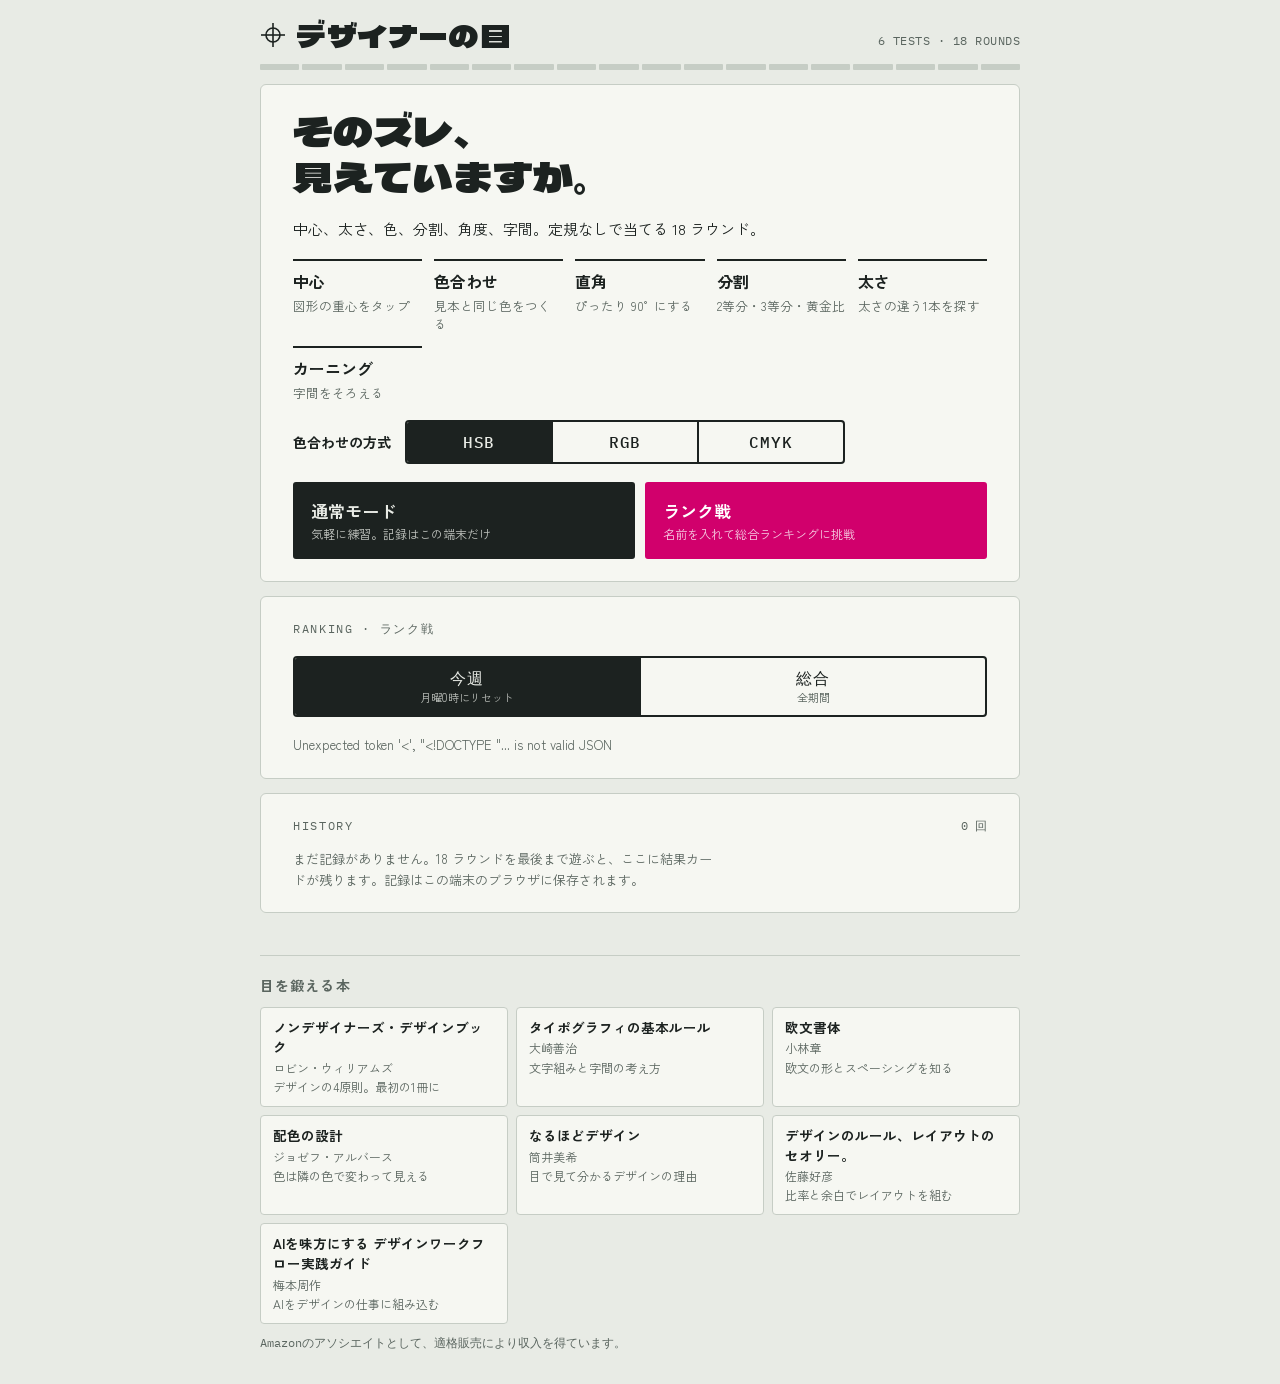
==== commit f4da9e3a: "デザイナーの目：ランキングの「今日」を「今週」に変更（月曜0時に切り替え） 人が少なくなってきたので、日ごとのランキングを週ごとにする。 - 週は日本時間の月曜0時で切り替え、15日で自動削除 - 切" ====
--- a/eye/index.html
+++ b/eye/index.html
@@ -268,7 +268,8 @@
 .earned-en{display:block;font:500 12px var(--f-mono);letter-spacing:.2em;opacity:.8}
 .rk-earned{display:inline-block;margin-top:2px;padding:4px 12px;border-radius:99px;font-weight:700;color:#2a2008;background:linear-gradient(135deg,#fff3b0,#e2b53a 50%,#9a6f12)}
 .rklist a{color:var(--ink);text-decoration:none;font-weight:700;min-width:0;overflow:hidden;text-overflow:ellipsis;white-space:nowrap}
-.rk-s{font:500 16px var(--f-mono)}
+.rk-s{font:500 16px var(--f-mono);display:flex;flex-direction:column;align-items:flex-end;line-height:1.2}
+.rk-time{font:400 11px var(--f-mono);color:var(--muted)}
 #rkMore{margin-top:12px;width:100%}
 .linkbtn{background:none;border:0;padding:0 0 0 6px;color:var(--muted);text-decoration:underline;font:inherit;letter-spacing:0;cursor:pointer}
 .rkform{display:flex;flex-direction:column;gap:10px}
@@ -360,7 +361,7 @@
   cmyk:{name:"CMYK",sub:"印刷のインク",keys:["C","M","Y","K"],max:[100,100,100,100],toRGB:cmyk2rgb,fromRGB:rgb2cmyk}
 };
 let CMODE="hsb";try{const m=localStorage.getItem("de-cmode");if(CMODELS[m])CMODE=m}catch(e){}
-const CM=()=>CMODELS[S.cmode]||CMODELS[CMODE];
+const CM=()=>CMODELS[S.cmode]||CMODELS[CMODE]||CMODELS.hsb;
 const fmtCol=(M,v)=>M.keys.map((k,i)=>k+v[i]).join(" ");
 
 /* ---------- center: shapes (local box about -50..50) ---------- */
@@ -774,14 +775,14 @@
     ${(()=>{const me=lsGet(RK_ME,null);return me&&me.name?`<p class="hint">ランク戦の名前：${esc(shown(me))}<button class="linkbtn" id="rkChange">変える</button></p>`:""})()}
     ${best?`<span class="note">自己ベスト ${best} 点</span>`:""}
   </section>
-  <section class="panel" id="rankPanel"><div class="hhead"><div class="rank">RANKING · ランク戦</div><span class="note" id="rkTotal"></span></div><div class="seg rktabs" role="tablist"><button class="segb" data-s="today" role="tab" aria-pressed="true"><b>今日</b><small>0時にリセット</small></button><button class="segb" data-s="all" role="tab" aria-pressed="false"><b>総合</b><small>全期間</small></button></div><div id="rkList"><p class="hint">読み込み中…</p></div></section>
+  <section class="panel" id="rankPanel"><div class="hhead"><div class="rank">RANKING · ランク戦</div><span class="note" id="rkTotal"></span></div><div class="seg rktabs" role="tablist"><button class="segb" data-s="week" role="tab" aria-pressed="true"><b>今週</b><small>月曜0時にリセット</small></button><button class="segb" data-s="all" role="tab" aria-pressed="false"><b>総合</b><small>全期間</small></button></div><div id="rkList"><p class="hint">読み込み中…</p></div></section>
   ${histHTML(loadHist())}`;
   bindHist();
   loadRanking();
   $("go").onclick=newGame;
   $("goRank").onclick=goRanked;const ch=$("rkChange");if(ch)ch.onclick=()=>rankEntry();
-  document.querySelectorAll(".segb").forEach(b=>b.onclick=()=>{CMODE=b.dataset.m;try{localStorage.setItem("de-cmode",CMODE)}catch(e){}
-    document.querySelectorAll(".segb").forEach(x=>x.setAttribute("aria-pressed",String(x===b)))});
+  document.querySelectorAll(".cpick .segb").forEach(b=>b.onclick=()=>{CMODE=b.dataset.m;try{localStorage.setItem("de-cmode",CMODE)}catch(e){}
+    document.querySelectorAll(".cpick .segb").forEach(x=>x.setAttribute("aria-pressed",String(x===b)))});
 }
 
 async function play(){
@@ -942,6 +943,7 @@
   if(S.phase!=="play")return;
   if(!timeout&&S.user===null&&(P.mode==="center"||P.mode==="weight"))return;
   stopTimer();
+  S.time=(S.time||0)+(timeout?MODES[P.mode].limit:Math.max(0,MODES[P.mode].limit-S.left)); // ランク戦の合計時間
   const r=score();
   S.scores[S.round]={mode:P.mode,s:Math.max(0,Math.min(100,Math.round(r.s))),d:(timeout?"時間切れ · ":"")+r.d,timeout:!!timeout};
   S.phase="reveal";showResult();
@@ -983,7 +985,7 @@
     <img id="card" alt="結果カード：${jp} ${avg}点">
     <a class="btn xpost" id="postX" target="_blank" rel="noopener">X でポスト</a>
     <div class="subrow"><button class="ghost" id="saveImg">画像を保存</button><button class="ghost" id="copyTxt">投稿文をコピー</button></div>
-    <p class="hint" id="shareMsg">画像はクリップボードにコピーされます。X の投稿画面で貼り付けてください。</p>
+    <p class="hint" id="shareMsg"></p>
   </section>`;
   $("again").onclick=S.ranked?goRanked:newGame;if(S.ranked)$("again").textContent="もう一度ランク戦";
   $("home").onclick=()=>{intro();const h=$("hist");if(h)h.scrollIntoView({block:"start"})};
@@ -1014,11 +1016,11 @@
   2:{jp:"名匠",en:"MASTER",metal:["#ffffff","#c3cad2","#6f7a86"],ink:"#2a3038"},
   3:{jp:"匠",en:"ARTISAN",metal:["#ffd9b5","#c47a3d","#7a431b"],ink:"#3d200a"}
 };
-// 総合の上位3人を優先し、なければ今日の上位3人に「今日の」を付ける
+// 総合の上位3人を優先し、なければ今週の上位3人に「今週の」を付ける
 function titleOf(r){
   if(!r)return null;
   if(r.rank<=3&&r.total)return{...TITLES[r.rank],n:r.rank,scope:"総合"};
-  if(r.dayTotal&&r.dayRank<=3)return{...TITLES[r.dayRank],n:r.dayRank,scope:"今日"};
+  if(r.dayTotal&&r.dayRank<=3)return{...TITLES[r.dayRank],n:r.dayRank,scope:"今週"};
   return null;
 }
 function metalGrad(x,c,x0,y0,x1,y1){const g=x.createLinearGradient(x0,y0,x1,y1);g.addColorStop(0,c[0]);g.addColorStop(.45,c[1]);g.addColorStop(.55,c[0]);g.addColorStop(1,c[2]);return g}
@@ -1033,7 +1035,7 @@
   x.textAlign="left";x.textBaseline="alphabetic";
 }
 async function drawCard(avg,jp,en,rows,t,rk){
-  const T=titleOf(rk);if(T){jp=T.jp;en=T.en}
+  const T=titleOf(rk),careerJp=jp,careerEn=en;if(T){jp=T.jp;en=T.en}
   try{await Promise.race([Promise.all(['400 60px "Dela Gothic One"','700 26px "Zen Kaku Gothic New"','500 22px "IBM Plex Mono"'].map(f=>document.fonts.load(f,"デザイナーの目0123456789"+jp))),new Promise(r=>setTimeout(r,2000))])}catch(e){}
   const W=1200,H=630,c=document.createElement("canvas");c.width=W;c.height=H;const x=c.getContext("2d");
   const MAT="#2d5a4b",LN="#3c6c5c",MJ="#4d7f6e",CH="#f3f6f0",PK="#ff4aa0",YL="#f2c200";
@@ -1052,10 +1054,13 @@
   x.fillStyle=T?metalGrad(x,T.metal,72,170,520,200):YL;x.font=`500 ${T?26:22}px ${M}`;x.fillText(en.split("").join(String.fromCharCode(8202)),72,T?192:206);
   if(T){ // 称号は大きく、影を付けて前に出す
     x.save();x.shadowColor="rgba(0,0,0,.45)";x.shadowBlur=14;x.shadowOffsetY=6;
-    x.fillStyle=metalGrad(x,T.metal,66,200,520,320);x.font=`700 ${jp.length>3?96:112}px ${B}`;x.fillText(jp,64,316);x.restore();
+    x.fillStyle=metalGrad(x,T.metal,66,200,520,300);x.font=`700 ${jp.length>3?84:100}px ${B}`;x.fillText(jp,64,290);x.restore();
+    // もともとの肩書きも残す（称号の下に小さく）
+    x.fillStyle=CH;x.font=`700 30px ${B}`;x.fillText(careerJp,70,336);const cw=x.measureText(careerJp).width;
+    x.globalAlpha=.7;x.font=`500 18px ${M}`;x.fillText(careerEn,70+cw+14,334);x.globalAlpha=1;
   }else{x.fillStyle=CH;x.font=`400 ${jp.length>7?50:62}px ${D}`;x.fillText(jp,70,282)}
   x.fillStyle=CH;
-  x.font=`400 200px ${D}`;x.fillText(String(avg),62,500);const sw=x.measureText(String(avg)).width;
+  x.font=`400 ${T?168:200}px ${D}`;x.fillText(String(avg),62,T?506:500);const sw=x.measureText(String(avg)).width;
   x.font=`700 34px ${B}`;x.globalAlpha=.75;x.fillText("/ 100",80+sw,496);x.globalAlpha=1;
   rows.forEach(([n,v],i)=>{const y=180+i*62;x.fillStyle=CH;x.font=`700 26px ${B}`;x.fillText(n,660,y+9);
     x.globalAlpha=.18;x.fillRect(820,y-6,280,16);x.globalAlpha=1;x.fillStyle=PK;x.fillRect(820,y-6,280*v/100,16);
@@ -1069,7 +1074,7 @@
     drawMedal(x,1088,104,58,T,D);
     x.textAlign="right";x.fillStyle=metalGrad(x,T.metal,600,60,1010,110);x.font=`400 36px ${D}`;x.fillText(line,1010,104);
     x.fillStyle=CH;x.font=`700 20px ${B}`;x.globalAlpha=.9;x.fillText(sub,1010,140);x.globalAlpha=1;x.textAlign="left";
-  }else if(rk){ // ランク戦の順位バッジ（右上）：今日を大きく、総合を小さく
+  }else if(rk){ // ランク戦の順位バッジ（右上）：今週を大きく、総合を小さく
     const p=rkParts(rk),line=p.day||p.all,sub=p.day?p.all:"";
     x.font=`400 34px ${D}`;const bw=x.measureText(line).width+44;
     x.fillStyle=PK;x.fillRect(1150-bw,58,bw,60);
@@ -1099,17 +1104,24 @@
   const fname=`designers-eye-${avg}.png`;
   $("saveImg").onclick=()=>saveBlob(blob,fname,msg);
   let file=null;try{file=new File([blob],fname,{type:"image/png"})}catch(e){}
-  const canShareFile=!!(file&&!window.claude&&navigator.canShare&&navigator.canShare({files:[file]}));
-  $("postX").onclick=e=>{
-    if(canShareFile){ // hosted page on a phone: share sheet -> X gets image + text
-      e.preventDefault();navigator.share({files:[file],text:body}).catch(()=>{});
-      // some apps keep only the image from a share sheet, so keep the text (with link) ready to paste
-      try{navigator.clipboard.writeText(body).then(()=>msg("投稿文（リンク入り）もコピーしました。本文が入っていなければ貼り付けてください。"),()=>{})}catch(_){}
-      return;
-    }
-    // otherwise the link opens X with the text; put the image on the clipboard so it can be pasted (desktop)
-    try{navigator.clipboard.write([new ClipboardItem({"image/png":blob})])
-      .then(()=>msg("画像をクリップボードにコピーしました。X の投稿画面で貼り付けてください。ログイン後に本文が消えていたら「投稿文をコピー」で入れ直せます。"),()=>{})}catch(_){}
+  // Xへの投稿：結果画像をサーバーに置き、その人専用のURL（リンクカード）で投稿する
+  let cardURL=null;
+  const makeCardURL=async()=>{
+    if(cardURL)return cardURL;
+    const bmp=await createImageBitmap(blob),cv=document.createElement("canvas");cv.width=bmp.width;cv.height=bmp.height;
+    cv.getContext("2d").drawImage(bmp,0,0);
+    const r=await api({action:"card",img:cv.toDataURL("image/jpeg",.86),text:main.split("\n")[0]});
+    cardURL=r.url;return cardURL;
+  };
+  $("postX").onclick=async e=>{
+    e.preventDefault();
+    const w=window.open("","_blank");
+    msg("投稿の準備をしています…");
+    let link=url;
+    try{link=await makeCardURL()}catch(_){}
+    const intent="https://x.com/intent/post?text="+encodeURIComponent(main+"\n"+link);
+    if(w)w.location.href=intent;else location.href=intent;
+    msg("");
   };
 
 }
@@ -1175,7 +1187,8 @@
   if(!r.ok)throw new Error(j.error||"通信できませんでした。電波のよい所でもう一度どうぞ。");
   return j;
 }
-let rkScope="today";
+let rkScope="week";
+const fmtTime=t=>{const r=Math.round(t),m=Math.floor(r/60),s=r%60;return m?`${m}m${s}s`:`${s}s`};
 async function loadRanking(scope){
   if(scope)rkScope=scope;
   document.querySelectorAll(".rktabs .segb").forEach(b=>{b.setAttribute("aria-pressed",String(b.dataset.s===rkScope));b.onclick=()=>loadRanking(b.dataset.s)});
@@ -1184,11 +1197,11 @@
   let d;try{const r=await fetch(API+"?scope="+want);d=await r.json();if(!r.ok)throw new Error(d.error||"通信できませんでした。")}catch(e){box.innerHTML=`<p class="hint">${esc(e.message)}</p>`;return}
   if(!$("rkList")||want!==rkScope)return;
   const me=lsGet(RK_ME,null),myId=me&&tokenFor(me)?idOf(me):"";
-  $("rkTotal").textContent=d.total?`${want==="today"?"今日 ":""}${d.total} 人参加`:"";
-  if(!d.list.length){box.innerHTML=`<p class="hint">${want==="today"?"今日はまだ誰もいません。今日の1位を取りにいこう。":"まだ誰もいません。ランク戦で最初の1人になろう。"}</p>`;return}
+  $("rkTotal").textContent=d.total?`${want==="week"?"今週 ":""}${d.total} 人参加`:"";
+  if(!d.list.length){box.innerHTML=`<p class="hint">${want==="week"?"今週はまだ誰もいません。今週の1位を取りにいこう。":"まだ誰もいません。ランク戦で最初の1人になろう。"}</p>`;return}
   const who=e=>e.kind==="x"?`<a href="https://x.com/${encodeURIComponent(e.name)}" target="_blank" rel="noopener">@${esc(e.name)}</a>`:`<span class="rk-name">${esc(e.name)}</span>`;
   const row=e=>{const T=TITLES[e.rank];
-    return`<li class="${e.id===myId?"me":""}${T?` top top${e.rank}`:""}"><span class="rk-n">${e.rank}</span><span class="rk-who">${T?`<b class="rk-title">${T.jp}</b>`:""}${who(e)}</span><span class="rk-s">${e.avg}</span></li>`};
+    return`<li class="${e.id===myId?"me":""}${T?` top top${e.rank}`:""}"><span class="rk-n">${e.rank}</span><span class="rk-who">${T?`<b class="rk-title">${T.jp}</b>`:""}${who(e)}</span><span class="rk-s">${e.avg}${e.time!=null?`<small class="rk-time">${fmtTime(e.time)}</small>`:""}</span></li>`};
   const draw=all=>{box.innerHTML=`<ol class="rklist">${d.list.slice(0,all?100:10).map(row).join("")}</ol>`+
     (!all&&d.list.length>10?`<button class="ghost" id="rkMore">100位まで見る</button>`:"")+
     (myId?`<p class="hint">あなたは「${esc(shown(me))}」で参加中。<button class="linkbtn" id="rkLeave">ランキングから外す</button></p>`:"");
@@ -1271,7 +1284,7 @@
   if(rk.result)return showRank(rk.result);
   try{
     const who={kind:rk.kind,name:rk.name};
-    const r=await api({action:"submit",gid:rk.gid,seed:rk.seed,t0:rk.t0,sig:rk.sig,kind:rk.kind,name:rk.name,token:tokenFor(who),avg,rows:rows6.map(x=>x[1])});
+    const r=await api({action:"submit",gid:rk.gid,seed:rk.seed,t0:rk.t0,sig:rk.sig,kind:rk.kind,name:rk.name,token:tokenFor(who),avg,rows:rows6.map(x=>x[1]),time:Math.max(.1,Math.round((S.time||0)*10)/10)});
     if(r.token){const t=lsGet(RK_T,{});t[idOf(who)]=r.token;lsSet(RK_T,t)}
     rk.result={who:shown(who),rank:r.rank,thisRank:r.thisRank,total:r.total,best:r.best,isBest:r.isBest,dayRank:r.dayRank,dayThisRank:r.dayThisRank,dayTotal:r.dayTotal,isDayBest:r.isDayBest,dayBest:r.dayBest};
     const hs=loadHist();if(hs.length){hs[hs.length-1].rk=rk.result;saveHist(hs)}
@@ -1281,8 +1294,8 @@
     return undefined;
   }
 }
-function rkParts(r){ // 今日と総合の表示用テキスト
-  const day=r.dayTotal?`今日${r.dayRank}位 / ${r.dayTotal}人`:"";
+function rkParts(r){ // 今週と総合の表示用テキスト
+  const day=r.dayTotal?`今週${r.dayRank}位 / ${r.dayTotal}人`:"";
   const all=`総合${r.rank}位 / ${r.total}人`;
   return{day,all};
 }
@@ -1291,11 +1304,11 @@
   const dN=r.dayRank,aN=r.rank;
   if(b)b.innerHTML=`<div class="rank">RANKING · ${esc(r.who)}</div>
     <div class="rk-two">
-      ${r.dayTotal?`<div><small>今日</small><div class="rk-big"><span class="big">${dN}</span><span>位 / ${r.dayTotal}人</span></div></div>`:""}
+      ${r.dayTotal?`<div><small>今週</small><div class="rk-big"><span class="big">${dN}</span><span>位 / ${r.dayTotal}人</span></div></div>`:""}
       <div><small>総合</small><div class="rk-big"><span class="big">${aN}</span><span>位 / ${r.total}人</span></div></div>
     </div>
     ${(T=>T?`<div class="earned" style="--m0:${T.metal[0]};--m1:${T.metal[1]};--m2:${T.metal[2]}"><span class="earned-medal">${T.n}</span><div><small>称号を獲得</small><b class="earned-jp">${T.jp}</b><span class="earned-en">${T.en}</span></div></div>`:"")(titleOf(r))}
-    <p class="hint">${r.isBest?"自己ベスト更新！":`順位はあなたのベスト（総合 ${r.best} 点${r.dayTotal&&!r.isDayBest?`・今日 ${r.dayBest} 点`:""}）で決まります。`}</p>
+    ${r.isBest?`<p class="hint">自己ベスト更新！</p>`:""}
     <div class="actions"><button class="ghost" id="rkSee">ランキングを見る</button></div>`;
   const T=titleOf(r),ej=$("endJp");
   if(T&&ej){ej.textContent=T.jp;ej.className="metal-text";ej.style.cssText=`--m0:${T.metal[0]};--m1:${T.metal[1]};--m2:${T.metal[2]}`;const rk=ej.closest(".panel").querySelector(".rank");if(rk)rk.textContent=T.en}
